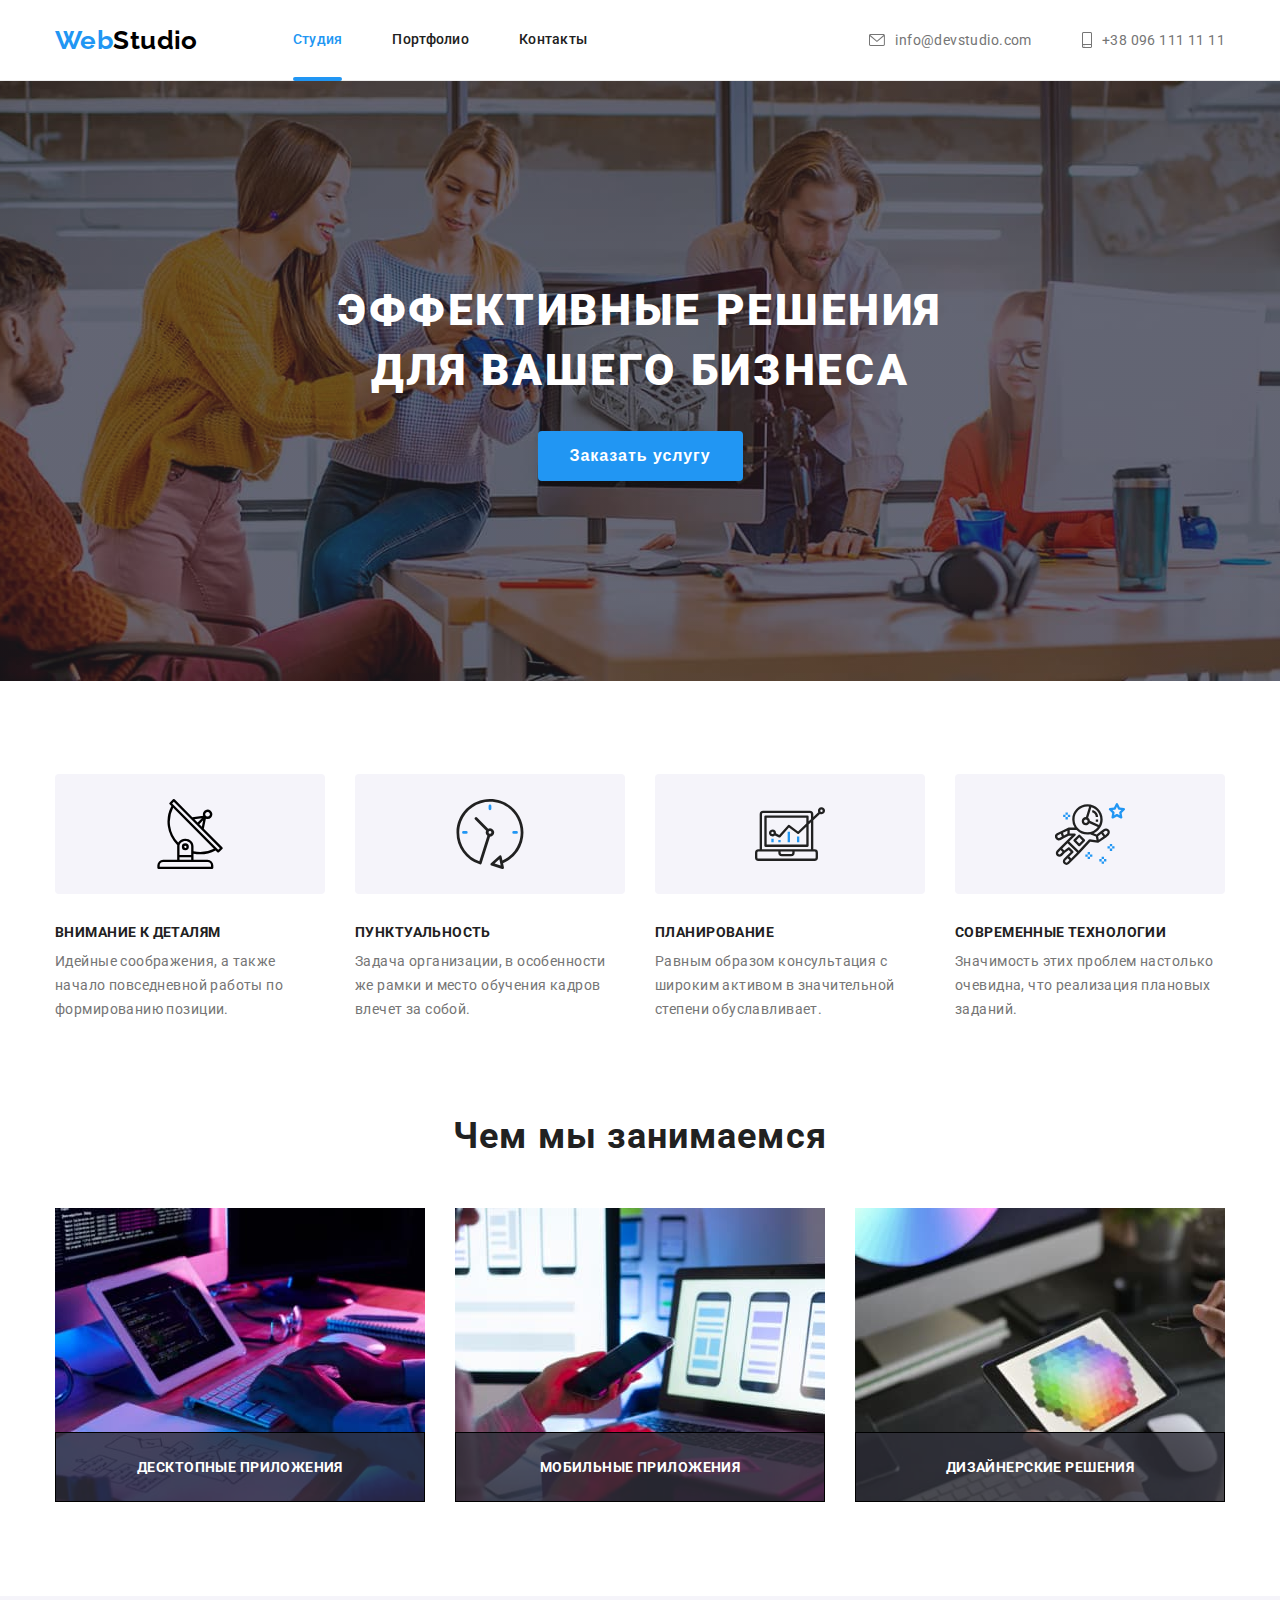
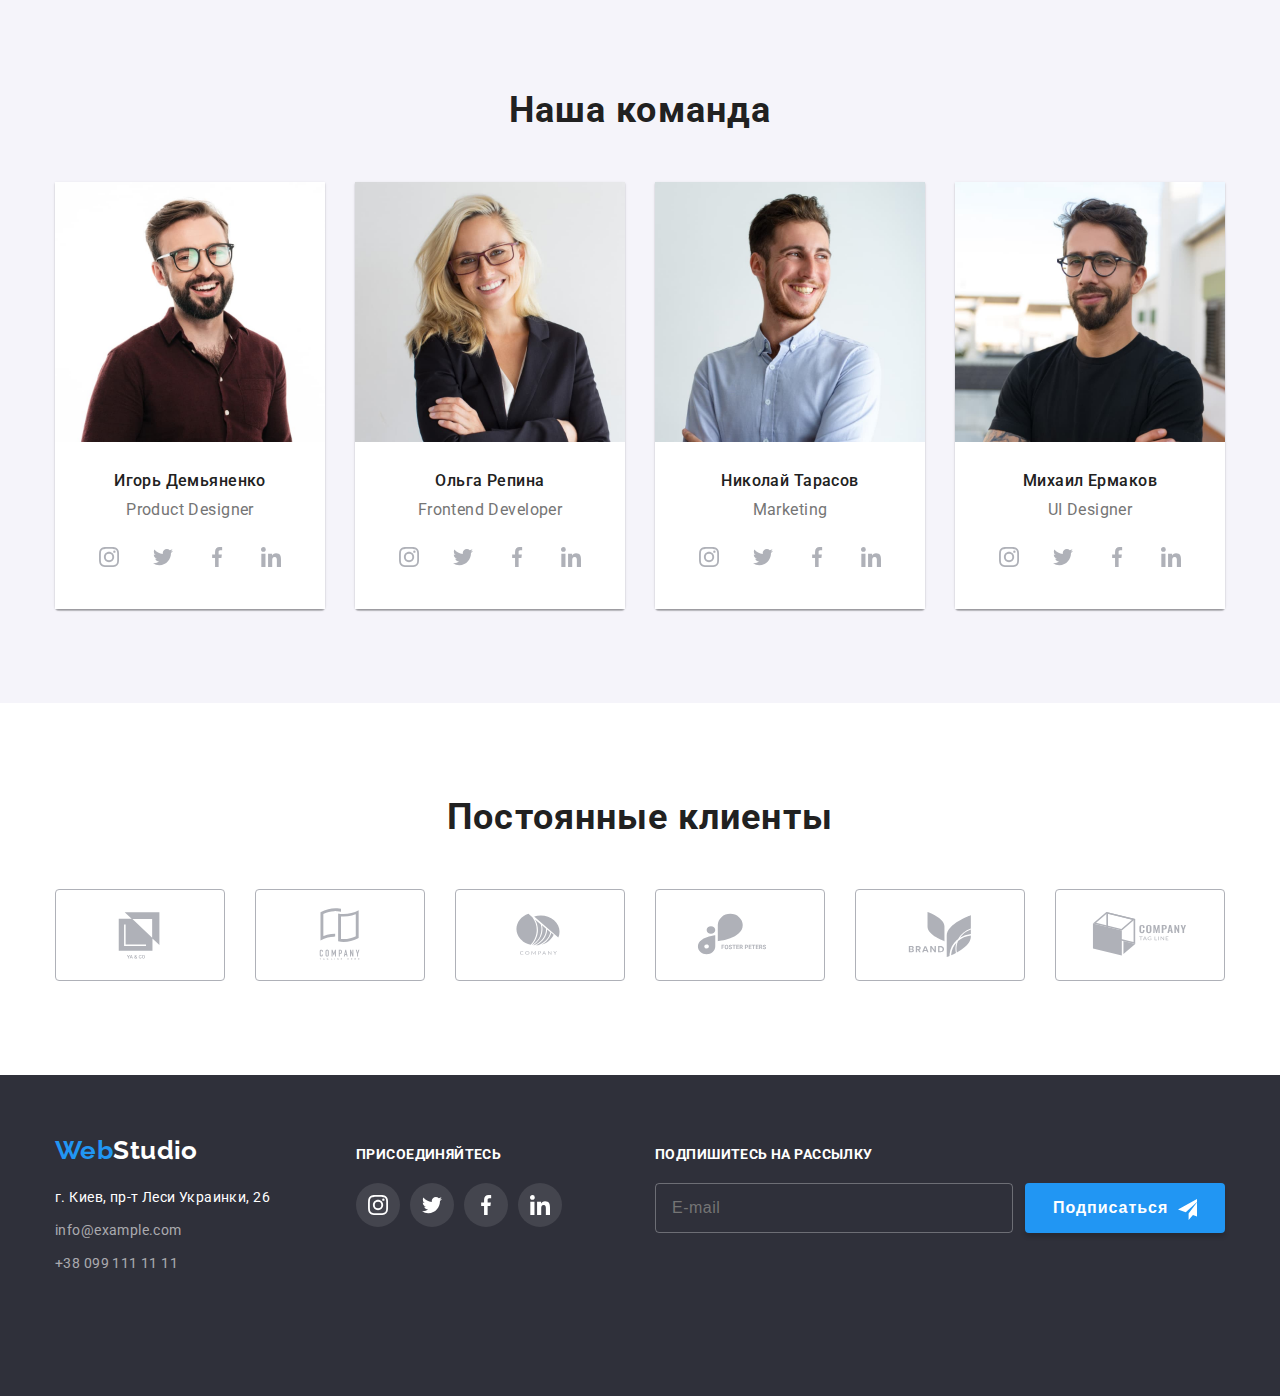
==== index.html @ 33a48006 "clone files" ====
<!DOCTYPE html>
<html lang="ru">
  <head>
    <meta charset="UTF-8" />
    <meta http-equiv="X-UA-Compatible" content="IE=edge" />
    <meta name="viewport" content="width=device-width, initial-scale=1.0" />
    <title>Document</title>
    <link rel="preconnect" href="https://fonts.googleapis.com" />
    <link rel="preconnect" href="https://fonts.gstatic.com" crossorigin />
    <link
      href="https://fonts.googleapis.com/css2?family=Raleway:wght@700&family=Roboto:wght@400;500;700;900&display=swap"
      rel="stylesheet"
    />
    <link
      rel="stylesheet"
      href="https://cdnjs.cloudflare.com/ajax/libs/modern-normalize/1.1.0/modern-normalize.min.css"
      integrity="sha512-wpPYUAdjBVSE4KJnH1VR1HeZfpl1ub8YT/NKx4PuQ5NmX2tKuGu6U/JRp5y+Y8XG2tV+wKQpNHVUX03MfMFn9Q=="
      crossorigin="anonymous"
      referrerpolicy="no-referrer"
    />
    <link rel="stylesheet" href="./css/styles.css" />
    <link rel="stylesheet" href="./css/reset.css" />
  </head>
  <body>
    <!--шапка-->
    <header class="page-header">
      <div class="container header">
        <nav class="nav">
          <a href="" class="logo"><span class="accent">Web</span>Studio</a>
          <ul class="nav-list">
            <li class="item">
              <a href="" class="link current">Студия</a>
            </li>
            <li class="item">
              <a href="./portfolio.html" class="link">Портфолио</a>
            </li>
            <li class="item">
              <a href="" class="link">Контакты</a>
            </li>
          </ul>
        </nav>
        <ul class="auth-list">
          <li class="auth-item">
            <a href="mailto:info@devstudio.com" class="auth-link">
              <svg class="auth-icon" width="16" height="12">
                <use href="./images/icons.svg#icon-envelope"></use>
              </svg>
              info@devstudio.com</a
            >
          </li>
          <li class="auth-item">
            <a href="tel:+380961111111" class="auth-link">
              <svg class="auth-icon" width="10" height="16">
                <use href="./images/icons.svg#icon-smartphone"></use>
              </svg>
              +38 096 111 11 11</a
            >
          </li>
        </ul>
      </div>
    </header>

    <main>
      <!--герой-->
      <section class="hero overlay">
        <h1 class="hero-title">Эффективные решения для вашего бизнеса</h1>
        <button data-modal-open type="button" class="hero-button">
          Заказать услугу
        </button>
        <div data-modal class="backdrop is-hidden">
          <div class="modal">
            <div class="modal-content">
              <button data-modal-close class="modal-btn">
                <svg class="modal-icon-close">
                  <use href="./images/icons.svg#icon-close-black"></use>
                </svg>
              </button>
              <p class="modal-title">Оставьте свои данные, мы вам перезвоним</p>
              <form name="modal-form">
                <div class="form-field">
                  <label for="username" class="form-label">Имя </label>
                  <input
                    type="text"
                    id="username"
                    name="username"
                    class="form-input"
                  />
                  <svg class="form-icons">
                    <use
                      href="./images/icons.svg#icon-person-form"
                      width="18"
                      height="18"
                    ></use>
                  </svg>
                </div>
                <div class="form-field">
                  <label for="tel" class="form-label">Телефон </label>
                  <input
                    type="tel"
                    id="tel"
                    name="phone-number"
                    class="form-input"
                  />
                  <svg class="form-icons">
                    <use
                      href="./images/icons.svg#icon-phone-form"
                      width="18"
                      height="18"
                    ></use>
                  </svg>
                </div>
                <div class="form-field">
                  <label for="mail" class="form-label">Почта </label>
                  <input
                    type="email"
                    id="mail"
                    name="email"
                    class="form-input"
                  />
                  <svg class="form-icons">
                    <use
                      href="./images/icons.svg#icon-email-form"
                      width="18"
                      height="18"
                    ></use>
                  </svg>
                </div>
                <div class="form-field-comments">
                  <label for="comments" class="form-comments"
                    >Комментарий</label
                  >
                  <textarea
                    class="form-textarea"
                    name="comments"
                    id="comments"
                    placeholder="Введите текст"
                  ></textarea>
                </div>

                <div class="form-checkbox">
                  <label class="form-checkbox-label">
                    <input
                      class="form-checkbox-input"
                      type="checkbox"
                      name="license-agreement"
                    />
                    <span class="icon-check-svg">
                      <svg class="checkbox-svg" width="16" height="15">
                        <use href="./images/icons.svg#icon-check"></use>
                      </svg>
                    </span>

                    Соглашаюсь с рассылкой и принимаю

                    <span class="checkbox-text"> Условия договора</span>
                  </label>
                </div>

                <button type="submit" class="form-btn">Отправить</button>
              </form>
            </div>
          </div>
        </div>
      </section>

      <!--особенности-->
      <section class="section">
        <div class="container">
          <h2 class="hidden-title">Особенности</h2>
          <ul class="features-list">
            <li class="item">
              <div class="features-icon">
                <svg width="70" height="70">
                  <use href="./images/icons.svg#icon-antenna"></use>
                </svg>
              </div>
              <h3 class="title">Внимание к деталям</h3>
              <p class="text">
                Идейные соображения, а также <br />
                начало повседневной работы по <br />
                формированию позиции.
              </p>
            </li>
            <li class="item">
              <div class="features-icon">
                <svg width="70" height="70">
                  <use href="./images/icons.svg#icon-clock"></use>
                </svg>
              </div>
              <h3 class="title">Пунктуальность</h3>
              <p class="text">
                Задача организации, в особенности <br />
                же рамки и место обучения кадров <br />
                влечет за собой.
              </p>
            </li>
            <li class="item">
              <div class="features-icon">
                <svg width="70" height="70">
                  <use href="./images/icons.svg#icon-diagram"></use>
                </svg>
              </div>
              <h3 class="title">Планирование</h3>
              <p class="text">
                Равным образом консультация с <br />
                широким активом в значительной <br />
                степени обуславливает.
              </p>
            </li>
            <li class="item">
              <div class="features-icon">
                <svg width="70" height="70">
                  <use href="./images/icons.svg#icon-astronaut"></use>
                </svg>
              </div>
              <h3 class="title">Современные технологии</h3>
              <p class="text">
                Значимость этих проблем настолько <br />
                очевидна, что реализация плановых <br />
                заданий.
              </p>
            </li>
          </ul>
        </div>
      </section>

      <!--Чем мы занимаемся-->
      <section class="section work">
        <div class="container">
          <h2 class="work-title">Чем мы занимаемся</h2>
          <ul class="work-list">
            <li class="work-item">
              <img
                src="./images/box1.jpg"
                alt="пишет код"
                width="370"
                height="294"
              />
              <div class="work-label">десктопные приложения</div>
            </li>
            <li class="work-item">
              <img
                src="./images/box2.jpg"
                alt="дизайн интерфейса мобильного приложения"
                width="370"
                height="294"
              />
              <div class="work-label">мобильные приложения</div>
            </li>
            <li class="work-item">
              <img
                src="./images/box3.jpg"
                alt="подборка цвета для дизайна"
                width="370"
                height="294"
              />
              <div class="work-label">дизайнерские решения</div>
            </li>
          </ul>
        </div>
      </section>

      <!--Наша команда-->
      <section class="section team">
        <div class="container">
          <h2 class="team-title">Наша команда</h2>
          <ul class="team-card">
            <li class="team-item">
              <img
                src="./images/img1.jpg"
                alt="фото Игорь Демьяненко"
                width="270"
                height="260"
              />
              <div class="content">
                <h3 class="name">Игорь Демьяненко</h3>
                <p lang="en" class="position">Product Designer</p>
                <ul class="team-social">
                  <li class="team-social-item">
                    <a href="" class="team-link">
                      <svg class="team-icon" width="20" height="20">
                        <use href="./images/icons.svg#icon-instagram"></use>
                      </svg>
                    </a>
                  </li>
                  <li class="team-social-item">
                    <a href="" class="team-link">
                      <svg class="team-icon" width="20" height="20">
                        <use href="./images/icons.svg#icon-twitter"></use>
                      </svg>
                    </a>
                  </li>
                  <li class="team-social-item">
                    <a href="" class="team-link">
                      <svg class="team-icon" width="20" height="20">
                        <use href="./images/icons.svg#icon-facebook"></use>
                      </svg>
                    </a>
                  </li>
                  <li class="team-social-item">
                    <a href="" class="team-link">
                      <svg class="team-icon" width="20" height="20">
                        <use href="./images/icons.svg#icon-linkedin"></use>
                      </svg>
                    </a>
                  </li>
                </ul>
              </div>
            </li>
            <li class="team-item">
              <img
                src="./images/img2.jpg"
                alt="фото Ольга Репина"
                width="270"
                height="260"
              />
              <div class="content">
                <h3 class="name">Ольга Репина</h3>
                <p lang="en" class="position">Frontend Developer</p>
                <ul class="team-social">
                  <li class="team-social-item">
                    <a href="" class="team-link">
                      <svg class="team-icon" width="20" height="20">
                        <use href="./images/icons.svg#icon-instagram"></use>
                      </svg>
                    </a>
                  </li>
                  <li class="team-social-item">
                    <a href="" class="team-link">
                      <svg class="team-icon" width="20" height="20">
                        <use href="./images/icons.svg#icon-twitter"></use>
                      </svg>
                    </a>
                  </li>
                  <li class="team-social-item">
                    <a href="" class="team-link">
                      <svg class="team-icon" width="20" height="20">
                        <use href="./images/icons.svg#icon-facebook"></use>
                      </svg>
                    </a>
                  </li>
                  <li class="team-social-item">
                    <a href="" class="team-link">
                      <svg class="team-icon" width="20" height="20">
                        <use href="./images/icons.svg#icon-linkedin"></use>
                      </svg>
                    </a>
                  </li>
                </ul>
              </div>
            </li>
            <li class="team-item">
              <img
                src="./images/img3.jpg"
                alt="фото Николай Тарасов"
                width="270"
                height="260"
              />
              <div class="content">
                <h3 class="name">Николай Тарасов</h3>
                <p lang="en" class="position">Marketing</p>
                <ul class="team-social">
                  <li class="team-social-item">
                    <a href="" class="team-link">
                      <svg class="team-icon" width="20" height="20">
                        <use href="./images/icons.svg#icon-instagram"></use>
                      </svg>
                    </a>
                  </li>
                  <li class="team-social-item">
                    <a href="" class="team-link">
                      <svg class="team-icon" width="20" height="20">
                        <use href="./images/icons.svg#icon-twitter"></use>
                      </svg>
                    </a>
                  </li>
                  <li class="team-social-item">
                    <a href="" class="team-link">
                      <svg class="team-icon" width="20" height="20">
                        <use href="./images/icons.svg#icon-facebook"></use>
                      </svg>
                    </a>
                  </li>
                  <li class="team-social-item">
                    <a href="" class="team-link">
                      <svg class="team-icon" width="20" height="20">
                        <use href="./images/icons.svg#icon-linkedin"></use>
                      </svg>
                    </a>
                  </li>
                </ul>
              </div>
            </li>
            <li class="team-item">
              <img
                src="./images/img4.jpg"
                alt="фото Михаил Ермаков"
                width="270"
                height="260"
              />
              <div class="content">
                <h3 class="name">Михаил Ермаков</h3>
                <p lang="en" class="position">UI Designer</p>
                <ul class="team-social">
                  <li class="team-social-item">
                    <a href="" class="team-link">
                      <svg class="team-icon" width="20" height="20">
                        <use href="./images/icons.svg#icon-instagram"></use>
                      </svg>
                    </a>
                  </li>
                  <li class="team-social-item">
                    <a href="" class="team-link">
                      <svg class="team-icon" width="20" height="20">
                        <use href="./images/icons.svg#icon-twitter"></use>
                      </svg>
                    </a>
                  </li>
                  <li class="team-social-item">
                    <a href="" class="team-link">
                      <svg class="team-icon" width="20" height="20">
                        <use href="./images/icons.svg#icon-facebook"></use>
                      </svg>
                    </a>
                  </li>
                  <li class="team-social-item">
                    <a href="" class="team-link">
                      <svg class="team-icon" width="20" height="20">
                        <use href="./images/icons.svg#icon-linkedin"></use>
                      </svg>
                    </a>
                  </li>
                </ul>
              </div>
            </li>
          </ul>
        </div>
      </section>

      <!--Постоянные клиенты -->
      <section class="section clients">
        <div class="container">
          <h2 class="clients-title">Постоянные клиенты</h2>
          <ul class="clients-list">
            <li class="clients-item">
              <a class="clients-link" href="">
                <svg class="clients-icon" width="106" height="60">
                  <use href="images/icons.svg#icon-Logo-client1"></use>
                </svg>
              </a>
            </li>
            <li class="clients-item">
              <a class="clients-link" href="">
                <svg class="clients-icon" width="106" height="60">
                  <use href="./images/icons.svg#icon-Logo-client2"></use>
                </svg>
              </a>
            </li>
            <li class="clients-item">
              <a class="clients-link" href="">
                <svg class="clients-icon" width="106" height="60">
                  <use href="./images/icons.svg#icon-Logo-client3"></use>
                </svg>
              </a>
            </li>
            <li class="clients-item">
              <a class="clients-link" href="">
                <svg class="clients-icon" width="106" height="60">
                  <use href="./images/icons.svg#icon-Logo-client4"></use>
                </svg>
              </a>
            </li>
            <li class="clients-item">
              <a class="clients-link" href="">
                <svg class="clients-icon" width="106" height="60">
                  <use href="./images/icons.svg#icon-Logo-client5"></use>
                </svg>
              </a>
            </li>

            <li class="clients-item">
              <a class="clients-link" href="">
                <svg class="clients-icon" width="106" height="60">
                  <use href="./images/icons.svg#icon-Logo-client6"></use>
                </svg>
              </a>
            </li>
          </ul>
        </div>
      </section>
    </main>
    <footer class="footer">
      <div class="container box">
        <div class="footer-box-address">
          <a href="" class="footer-link"
            ><span class="accent">Web</span>Studio</a
          >
          <address>
            <ul class="footer-address">
              <li class="item">
                <a
                  href="https://goo.gl/maps/Y2mpPBSYpDZCKBSY6"
                  target="_blank"
                  rel="noopener noreferrer nofollow"
                  class="address"
                  >г. Киев, пр-т Леси Украинки, 26</a
                >
              </li>
              <li class="item">
                <a href="mailto:info@example.com" class="mail"
                  >info@example.com</a
                >
              </li>
              <li class="item">
                <a href="tel:+380991111111" class="phone">+38 099 111 11 11</a>
              </li>
            </ul>
          </address>
        </div>
        <div class="footer-box-cta">
          <p class="cta">присоединяйтесь</p>
          <ul class="cta-socials">
            <li class="cta-socials-item">
              <a href="" class="cta-socials-link">
                <svg class="cta-socials-icon" width="20" height="20">
                  <use href="./images/icons.svg#icon-instagram"></use>
                </svg>
              </a>
            </li>
            <li class="cta-socials-item">
              <a href="" class="cta-socials-link">
                <svg class="cta-socials-icon" width="20" height="20">
                  <use href="./images/icons.svg#icon-twitter"></use>
                </svg>
              </a>
            </li>
            <li class="cta-socials-item">
              <a href="" class="cta-socials-link">
                <svg class="cta-socials-icon" width="20" height="20">
                  <use href="./images/icons.svg#icon-facebook"></use>
                </svg>
              </a>
            </li>
            <li class="cta-socials-item">
              <a href="" class="cta-socials-link">
                <svg class="cta-socials-icon" width="20" height="20">
                  <use href="./images/icons.svg#icon-linkedin"></use>
                </svg>
              </a>
            </li>
          </ul>
        </div>
        <form name="signup-footer" class="form-footer">
          <div class="form-footer-field">
            <label class="form-footer-label" for="mail-footer"
              >Подпишитесь на рассылку</label
            >
            <input
              type="email"
              name="mail"
              id="mail-footer"
              placeholder="E-mail"
            />
          </div>

          <div class="form-footer-btn">
            <button type="submit" class="footer-btn">Подписаться</button>
          </div>
        </form>
      </div>
    </footer>
    <script src="./js/modal.js"></script>
  </body>
</html>
---- css/styles.css ----
:root {
  --primary-text-color: #212121;
  --secondary-text-color: #757575;
  --accent-color: #2196f3;
  --primary-white-color: #ffffff;
  --logo-black-color: #000000;
  --address-grey-color: #ffffff99;
  --footer-background-color: #2f303a;
  --secondary-background-color: #f5f4fa;
  --timing-function: 250ms cubic-bezier(0.4, 0, 0.2, 1);
}

html {
  box-sizing: border-box;
}
*,
*::before,
*::after {
  box-sizing: inherit;
}

body {
  margin: 0;
  color: var(--primary-text-color);
  background-color: var(--primary-white-color);
  font-family: Roboto, sans-serif;
  letter-spacing: 0.03em;
  font-size: 14px;
}
ul {
  list-style: none;
  padding-left: 0;
  margin-top: 0;
  margin-bottom: 0;
}
a {
  text-decoration: none;
}

h1,
h2,
h3,
h4,
h5,
h6,
p {
  margin: 0;
  padding: 0;
}
img {
  display: block;
  max-width: 100%;
  height: auto;
}

/*  header */

.page-header {
  border-bottom: 1px solid #ececec;
}

.container {
  width: 1200px;
  padding-left: 15px;
  padding-right: 15px;
  margin-left: auto;
  margin-right: auto;
}
.section {
  padding-top: 94px;
  padding-bottom: 94px;
}

.header {
  display: flex;
  align-items: center;
}

.nav {
  display: flex;
}
.logo {
  align-self: center;
  color: var(--logo-black-color);
  text-decoration: none;
  font-family: Raleway, sans-serif;
  font-weight: 700;
  font-size: 26px;
  line-height: 1.19;
}
.accent {
  color: var(--accent-color);
}

/*  nav list*/

.nav-list {
  display: flex;
  margin-left: 95px;
  position: relative;
}

.nav-list .item + .item {
  margin-left: 50px;
}

.nav-list .link,
.auth-list .link {
  transition: color var(--timing-function);

  display: block;
  padding-top: 32px;
  padding-bottom: 32px;

  color: var(--primary-text-color);
  text-decoration: none;
  font-weight: 500;
  line-height: 1.14;
  letter-spacing: 0.02em;
}
.nav-list .link:hover,
.nav-list .link:focus {
  color: var(--accent-color);
}
.nav-list .link.current {
  position: relative;
  color: var(--accent-color);
}
.nav-list .link.current::after {
  content: "";
  position: absolute;
  left: 0;
  bottom: -1px;
  display: block;

  width: 100%;
  height: 4px;
  background: #2196f3;
  border-radius: 2px;
}
/*  auth-list */

.auth-list {
  display: flex;
  margin-left: auto;
}
.auth-link {
  transition: color var(--timing-function);

  color: var(--secondary-text-color);
  display: flex;
  align-items: center;
}
.auth-item + .auth-item {
  margin-left: 50px;
}

.auth-link:hover,
.auth-link:focus {
  color: var(--accent-color);
}

.auth-icon {
  fill: currentColor;
  margin-right: 10px;
}

.auth-item {
  padding-top: 32px;
  padding-bottom: 32px;
}

/* ---------------------------hero --------------------------*/
.hero {
  background-color: var(--footer-background-color);
  text-align: center;
  padding-top: 200px;
  padding-bottom: 200px;
}
.hero-title {
  margin: 0 auto;
  margin-bottom: 30px;
  width: 696px;
  color: var(--primary-white-color);
  font-weight: 900;
  font-size: 44px;
  line-height: 1.36;

  letter-spacing: 0.06em;
  text-transform: uppercase;
}
.hero-button {
  transition: background-color var(--timing-function);

  display: inline-block;
  border: none;
  border-radius: 4px;
  padding: 10px 32px;
  box-shadow: 0px 4px 4px rgba(0, 0, 0, 0.15);

  color: var(--primary-white-color);
  background-color: var(--accent-color);
  font-weight: 700;
  font-size: 16px;
  line-height: 1.88;
  letter-spacing: 0.06em;
  cursor: pointer;
}

.hero-button:hover,
.hero-button:focus {
  background-color: #188ce8;
}

.backdrop {
  transition: opacity 250ms linear;
  z-index: 1;
  position: fixed;
  top: 0;
  left: 0;
  width: 100%;
  height: 100%;
  background-color: rgba(0, 0, 0, 0.2);
  opacity: 1;
  z-index: 1;
}

.backdrop.is-hidden {
  visibility: hidden;
  opacity: 0;
  pointer-events: none;
}

.backdrop.is-hidden .modal {
  transform: translate(-50%, -50%) scaleX(0.5);
}

.modal {
  position: absolute;
  top: 50%;
  left: 50%;
  transform: translate(-50%, -50%) scaleX(1);
  transition: transform 250ms cubic-bezier(0.175, 0.885, 0.32, 1.275);
  min-height: 581px;
  min-width: 528px;
  background: #ffffff;
  box-shadow: 0px 1px 3px rgba(0, 0, 0, 0.12), 0px 1px 1px rgba(0, 0, 0, 0.14),
    0px 2px 1px rgba(0, 0, 0, 0.2);
  border-radius: 4px;
}

.modal-btn {
  transition: fill var(--timing-function);
  position: absolute;
  right: 9px;
  top: 13px;
  padding: 0;
  display: flex;
  justify-content: center;
  align-items: center;
  cursor: pointer;
  width: 30px;
  height: 30px;
  background: #ffffff;
  border-radius: 50%;
  border: 1px solid rgba(0, 0, 0, 0.1);
}

.modal-btn:hover,
.modal-btn:focus {
  fill: #2196f3;
  outline: none;
}

.modal-title {
  font-weight: 700;
  font-size: 20px;
  line-height: 1.15;
  text-align: center;
  letter-spacing: 0.03em;
  color: #212121;

  margin-bottom: 12px;
}
.modal-icon-close {
  width: 18px;
  height: 18px;
}

.modal-content {
  padding: 40px 39px 40px 41px;
}
.form-field {
  position: relative;
  display: flex;
  flex-direction: column;
  margin-bottom: 10px;
  padding: 0;
  height: 58px;
}
.form-input {
  transition: border var(--timing-function);

  border: 1px solid rgba(33, 33, 33, 0.2);
  border-radius: 4px;
  height: 40px;

  margin: 0;
  padding: 12px 42px;
  font: inherit;
}

.form-input:focus {
  border: 1px solid #2196f3;
  border-radius: 4px;
  outline: none;
  cursor: pointer;
}

.form-input:focus + .form-icons {
  fill: #2196f3;
}

.form-label,
.form-comments {
  margin-right: auto;
  margin-bottom: 4px;

  font-size: 12px;
  line-height: 1.16;
  letter-spacing: 0.01em;
  color: #757575;
}

.form-icons {
  transition: fill var(--timing-function);

  position: absolute;
  top: 45%;
  left: 12px;

  width: 18px;
  height: 18px;
}

.form-field-comments .form-textarea {
  height: 120px;
  resize: none;
  padding: 12px 16px;
  outline: none;

  border: 1px solid rgba(33, 33, 33, 0.2);
  border-radius: 4px;
}
.form-textarea::placeholder {
  font-family: "Roboto";
  font-style: normal;
  font-weight: 400;
  font-size: 14px;
  line-height: 16px;
  letter-spacing: 0.01em;
  color: rgba(117, 117, 117, 0.5);
}

.form-field-comments {
  position: relative;
  display: flex;
  flex-direction: column;
  margin-bottom: 10px;
  padding: 0;
  margin-bottom: 20px;
}

.form-checkbox input {
  width: 1px;
  height: 1px;
  overflow: hidden;
  opacity: 0;
  margin: -1px;
}

.form-checkbox-label {
  display: inline-flex;
  align-items: center;
  line-height: 1.71;
  color: #757575;
}
.form-checkbox-input:checked + .icon-check-svg {
  background-color: #2196f3;
  border: none;
}

.icon-check-svg {
  display: flex;
  align-items: center;

  width: 16px;
  height: 15px;
  margin-right: 7px;
  border: 2px solid #212121;
  border-radius: 2px;
}

.checkbox-svg {
  width: 100%;
  margin-top: 6px;
  margin-left: 2px;
}
.checkbox-text {
  margin-left: 5px;
  text-decoration: underline;
  color: #2196f3;
}
.form-btn {
  margin-top: 30px;
  display: inline-block;
  border: none;
  border-radius: 4px;
  padding: 10px 32px;
  box-shadow: 0px 4px 4px rgba(0, 0, 0, 0.15);
  width: 200px;
  height: 50px;

  color: var(--primary-white-color);
  background-color: var(--accent-color);
  font-weight: 700;
  font-size: 16px;
  line-height: 1.88;
  letter-spacing: 0.06em;
  cursor: pointer;
}

/* ------------------overlay -----------------*/
.overlay {
  max-width: 1600px;
  height: 600px;
  margin-left: auto;
  margin-right: auto;
  background-image: linear-gradient(
      to right,
      rgba(47, 48, 58, 0.4),
      rgba(47, 48, 58, 0.4)
    ),
    url(../images/overlay.jpg);
  background-size: cover;
  background-repeat: no-repeat;
  background-position: center;
}

/* ------------------------section features-------------------- */

.hidden-title {
  width: 1px;
  height: 1px;
  overflow: hidden;
  opacity: 0;
  margin: -1px;
}
.features-list .item + .item {
  margin-left: 30px;
}

.features-list {
  display: flex;
}

.features-list .item {
  flex-basis: calc(100% / 4);
}

.features-list .title {
  margin-bottom: 10px;

  font-size: 14px;
  font-weight: 700;
  line-height: 1.17;
  letter-spacing: 0.03em;
  text-align: left;
  text-transform: uppercase;
}
.features-list .text {
  color: var(--secondary-text-color);
  line-height: 1.71;
  font-size: 14px;
}

.features-icon {
  height: 120px;
  width: 270px;
  background-color: var(--secondary-background-color);
  margin-bottom: 30px;
  border-radius: 4px;

  display: flex;
  justify-content: center;
  align-items: center;
}

/* ------------------------section work----------------------- */

.work {
  padding-top: 0;
}
.work-item {
  position: relative;
}
.work-label {
  position: absolute;
  bottom: 0;
  left: 0;
  width: 100%;
  height: 70px;
  background: rgba(47, 48, 58, 0.8);
  border: 1px solid #000000;

  font-size: 14px;
  font-weight: 700;
  line-height: 1.14;
  text-align: center;
  text-transform: uppercase;
  color: #ffffff;
  padding: 27px;
}

.work-list {
  display: flex;
}
.work-item + .work-item {
  margin-left: 30px;
}

.work-title,
.team-title,
.clients-title {
  margin-bottom: 50px;
  font-size: 36px;
  line-height: 1.16;
  text-align: center;
  letter-spacing: 0.03em;
}
/* ----------------------section team ---------------------------*/
.team {
  background-color: var(--secondary-background-color);
}
.content {
  padding: 30px 32px;
  background-color: var(--primary-white-color);
}
.team-item {
  box-shadow: 0px 1px 3px rgba(0, 0, 0, 0.12), 0px 1px 1px rgba(0, 0, 0, 0.14),
    0px 2px 1px rgba(0, 0, 0, 0.2);
  border-radius: 0px 0px 4px 4px;
}
.team-card {
  display: inline-flex;
}
.team-card .team-item + .team-item {
  margin-left: 30px;
}

.team-card .position {
  color: var(--secondary-text-color);

  font-size: 16px;
  line-height: 1.18;
  text-align: center;
}

.team-card .name {
  margin-bottom: 10px;
  font-weight: 500;
  font-size: 16px;
  line-height: 1.18;
  text-align: center;
}

.team-social {
  display: flex;
  margin-top: 16px;
  width: 206px;
  height: 44px;
}
.team-social-item:not(:first-child) {
  margin-left: 10px;
}

.team-link {
  display: flex;
  width: 44px;
  height: 44px;
  border-radius: 50%;
  justify-content: center;
  align-items: center;
  color: #afb1b8;
  transition: color var(--timing-function),
    background-color var(--timing-function);
}

.team-link:hover,
.team-link:focus {
  background-color: var(--accent-color);
  color: var(--primary-white-color);
}
.team-icon {
  fill: currentColor;
}

/* -------------------------clients--------------------- */
.clients-list {
  display: flex;
  justify-content: center;
  align-items: center;
}

.clients-item {
  cursor: pointer;
  width: 170px;
  height: 92px;
}
.clients-link {
  transition: color var(--timing-function), border-color var(--timing-function);

  display: inline-flex;
  justify-content: center;
  align-items: center;
  width: 170px;
  height: 92px;
  color: #afb1b8;
  border: 1px solid #afb1b8;
  border-radius: 4px;
}

.clients-icon {
  fill: currentColor;
}

.clients-link:hover,
.clients-link:focus {
  color: var(--accent-color);
  border-color: var(--accent-color);
}

.clients-item:not(:last-child) {
  margin-right: 30px;
}

/* ---------------------------footer ----------------------*/
.footer {
  background-color: var(--footer-background-color);
  padding-top: 60px;
  padding-bottom: 60px;
}

.footer-link {
  color: var(--primary-white-color);
  text-decoration: none;
  font-family: Raleway, sans-serif;
  font-weight: 700;
  font-size: 26px;
  line-height: 1.19;
  margin-top: 60px;
}

.box {
  display: flex;
  align-items: baseline;
}
.footer-box-address {
  margin-right: 70px;
}

.footer-address .item:not(:last-child) {
  margin-bottom: 9px;
}
.footer-address {
  margin-top: 20px;
  font-style: normal;
  margin-bottom: 60px;
  width: 231px;
}

.footer-address .address:hover,
.footer-address .address:focus {
  color: var(--accent-color);
}
.footer-address .mail:hover,
.footer-address .mail:focus {
  color: var(--accent-color);
}
.footer-address .phone:hover,
.footer-address .phone:focus {
  color: var(--accent-color);
}

.address {
  transition: color var(--timing-function);

  color: var(--primary-white-color);
  line-height: 1.71;
}
.mail,
.phone {
  transition: color var(--timing-function);

  color: var(--address-grey-color);
  line-height: 1.71;
}

.cta {
  font-weight: 700;
  line-height: 1.14;
  text-transform: uppercase;
  color: var(--primary-white-color);
}

.cta-socials {
  display: flex;
  margin-top: 20px;
}
.cta-socials-item:not(:last-child) {
  margin-right: 10px;
}

.cta-socials-link {
  transition: background-color var(--timing-function);

  display: flex;
  width: 44px;
  height: 44px;
  border-radius: 50%;
  justify-content: center;
  align-items: center;
  background-color: #ffffff1a;
  color: var(--primary-white-color);
}
.cta-socials-icon {
  fill: currentColor;
}
.cta-socials-link:hover,
.cta-socials-link:focus {
  background-color: var(--accent-color);
}

.form-footer {
  display: flex;
  align-items: flex-end;
  margin-left: 93px;
}

.form-footer-field {
  display: flex;
  flex-direction: column;
}
.form-footer-label {
  font-weight: 700;
  line-height: 1.14;
  letter-spacing: 0.03em;
  text-transform: uppercase;
  color: #ffffff;
  margin-bottom: 20px;
}

.form-footer-field input {
  outline: none;
  margin-right: 12px;
  width: 358px;
  height: 50px;
  padding: 15px 16px;
  background: transparent;
  border: 1px solid rgba(255, 255, 255, 0.3);
  border-radius: 4px;

  font-size: 16px;
  line-height: 1.25;
  letter-spacing: 0.03em;
  color: rgba(255, 255, 255, 0.6);
}

.footer-btn {
  width: 200px;
  height: 50px;
  padding: 10px 28px;
  background: #2196f3;
  box-shadow: 0px 4px 4px rgba(0, 0, 0, 0.15);
  border-radius: 4px;
  border: none;

  font-weight: 700;
  font-size: 16px;
  line-height: 1.88;
  display: flex;
  align-items: center;
  letter-spacing: 0.06em;
  color: #ffffff;
}

.footer-btn::after {
  content: "";
  background-image: url("data:image/svg+xml;charset=UTF-8,%3csvg width='24' height='24' fill='none' xmlns='http://www.w3.org/2000/svg'%3e%3cpath d='M24 0 0 13.5l7.67 2.84L19.5 5.25l-8.998 12.14.007.002-.009-.002V24l4.301-5.018L20.251 21 24 0Z' fill='%23fff'/%3e%3c/svg%3e");
  width: 24px;
  height: 24px;
  margin-left: 10px;
}

/* ----------------------------portfolio-------------------------- */
.portfolio-title {
  display: none;
}

.portfolio-buttons {
  display: flex;
  justify-content: center;
  margin-bottom: 50px;
}

.portfolio-buttons .item + .item {
  margin-left: 8px;
}

.portfolio-buttons .button {
  transition: color var(--timing-function),
    background-color var(--timing-function), box-shadow var(--timing-function);

  border: 0px;
  border-radius: 4px;
  padding: 6px 22px;

  color: var(--primary-text-color);
  background-color: var(--secondary-background-color);
  cursor: pointer;
  font-weight: 500;
  font-size: 16px;
  line-height: 1.62;
  text-align: center;
}

.button:hover,
.button:focus {
  color: var(--primary-white-color);
  background-color: var(--accent-color);

  box-shadow: 0px 3px 1px rgba(0, 0, 0, 0.1), 0px 1px 2px rgba(0, 0, 0, 0.08),
    0px 2px 2px rgba(0, 0, 0, 0.12);
  border-radius: 4px;
}

.portfolio-card {
  display: flex;
  flex-wrap: wrap;
  margin-left: -30px;
  margin-top: -30px;
}

.portfolio-card-item {
  flex-basis: calc((100% - 90px) / 3);
  margin-left: 30px;
  margin-top: 30px;
}

.portfolio-card-link:hover,
.portfolio-card-link:focus {
  box-shadow: 0px 4px 4px rgba(0, 0, 0, 0.25);
}
.portfolio-card-link {
  display: block;
  transition: box-shadow var(--timing-function);
}

.card-content {
  padding: 20px 24px;
  border-bottom: 1px solid #eeeeee;
  border-left: 1px solid #eeeeee;
  border-right: 1px solid #eeeeee;
  box-sizing: border-box;
}

.portfolio-card .title {
  color: var(--primary-text-color);
  font-weight: 700;
  font-size: 18px;
  line-height: 2;
  letter-spacing: 0.06em;
}

.portfolio-card .text {
  margin-top: 4px;
  color: var(--secondary-text-color);
  font-size: 16px;
  line-height: 1.87;
}

.portfolio-card-photo {
  position: relative;
  overflow: hidden;
}
.portfolio-overlay {
  padding: 63px 24px;
  position: absolute;
  top: 0;
  left: 0;
  width: 100%;
  height: 100%;
  background-color: rgba(33, 150, 243, 0.9);

  transform: translateY(101%);
  transition: transform var(--timing-function);
}
.portfolio-card-link:hover .portfolio-overlay,
.portfolio-card-link:focus .portfolio-overlay {
  transform: translateX(0);
}

.portfolio-overlay p {
  font-size: 18px;
  line-height: 1.56;
  letter-spacing: 0.03em;
  color: var(--primary-white-color);
}
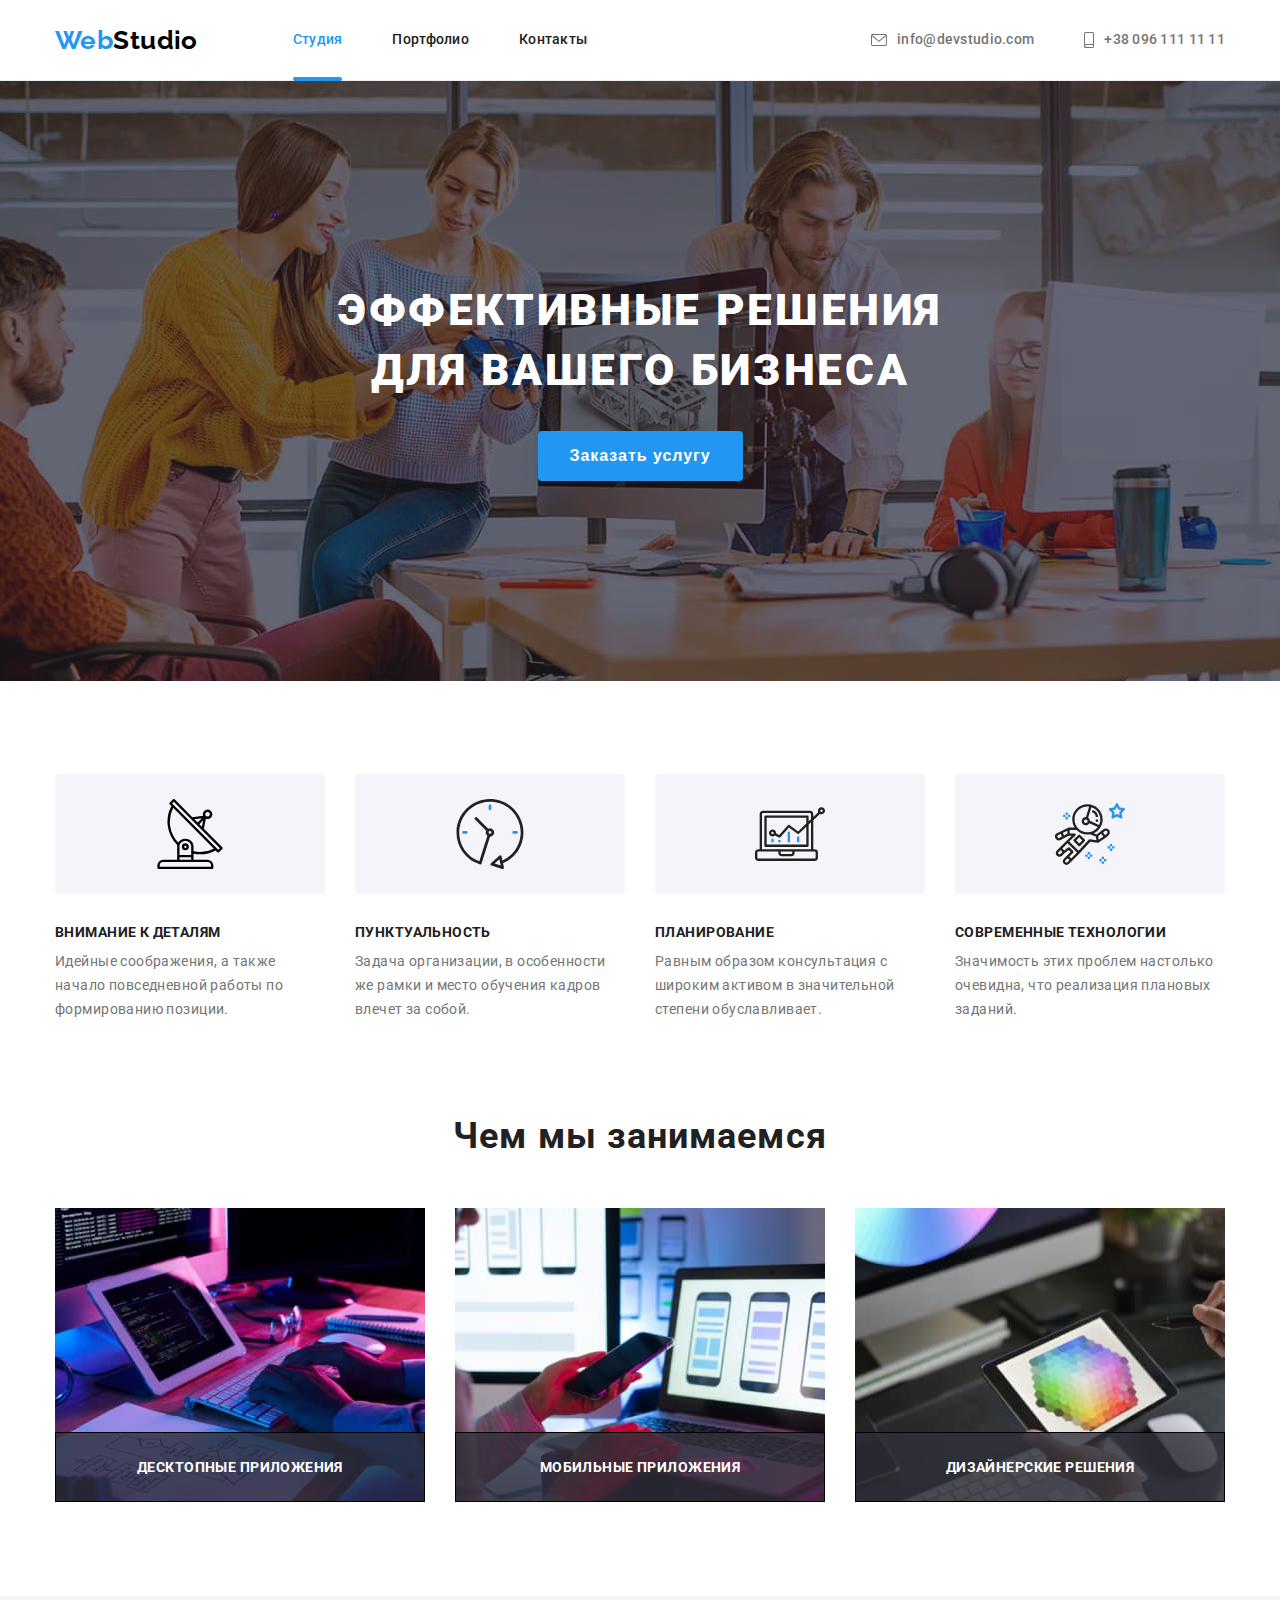
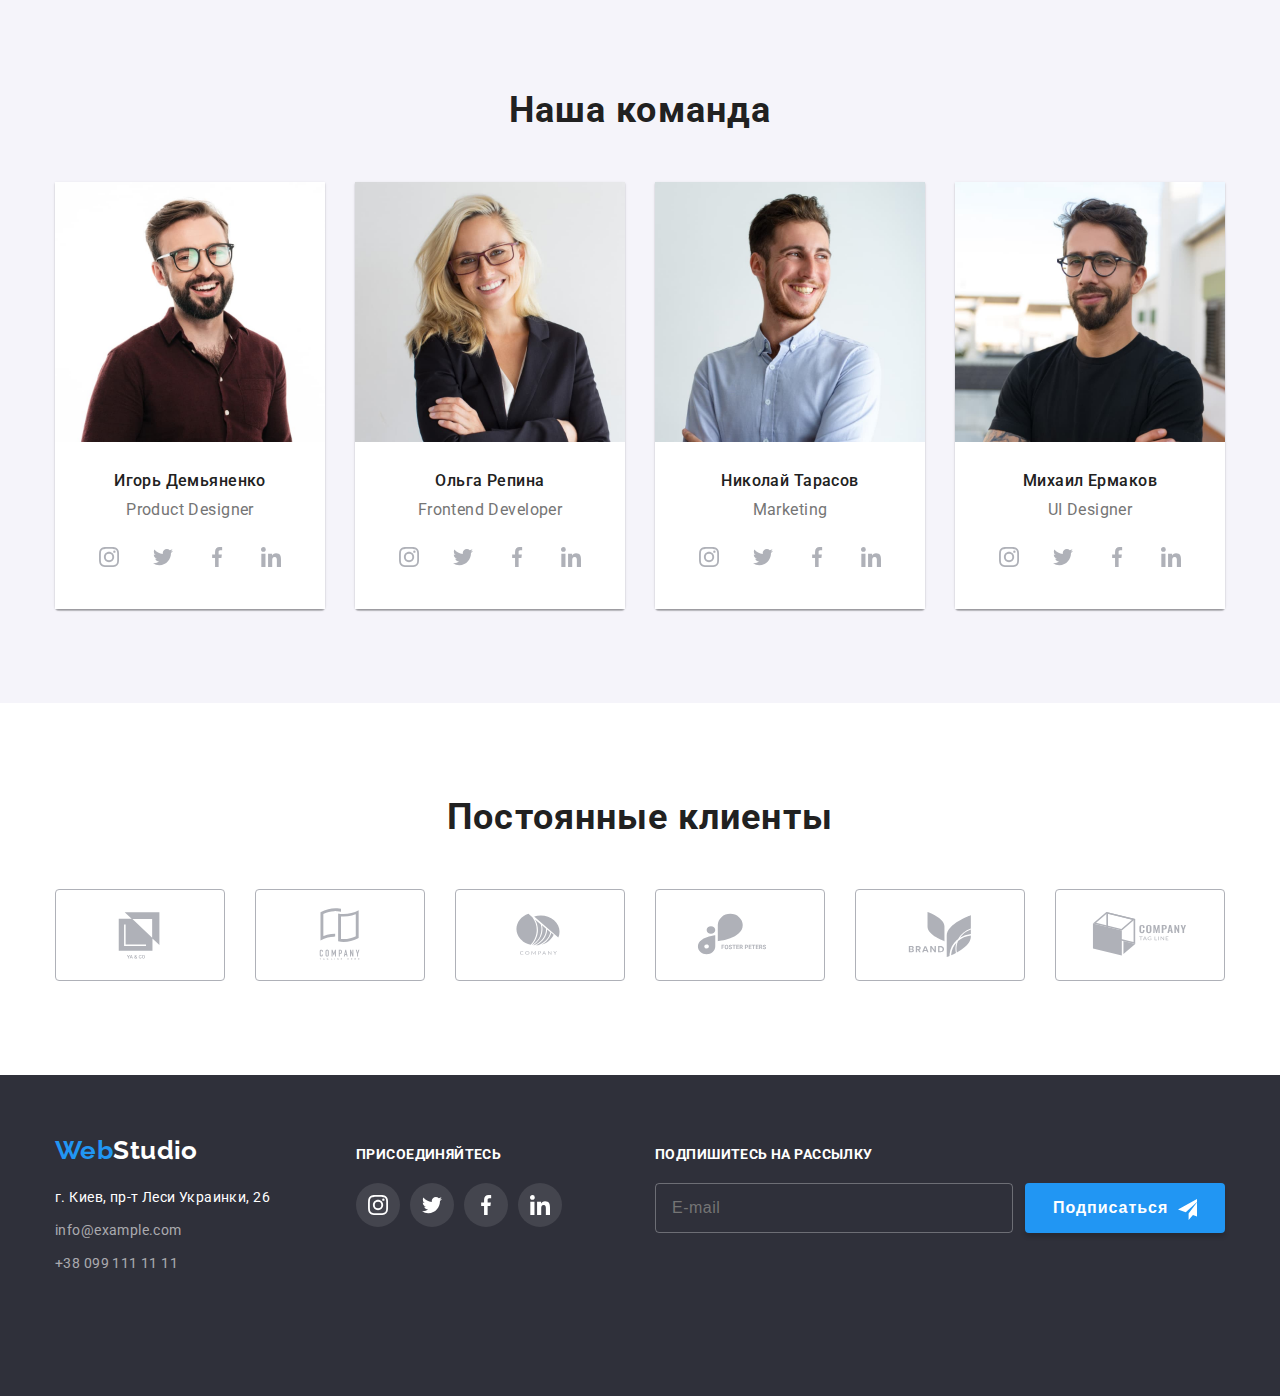
==== commit 4494479d: "add settings.json and sass" ====
--- a/index.html
+++ b/index.html
@@ -26,31 +26,31 @@
     <header class="page-header">
       <div class="container header">
         <nav class="nav">
-          <a href="" class="logo"><span class="accent">Web</span>Studio</a>
-          <ul class="nav-list">
-            <li class="item">
-              <a href="" class="link current">Студия</a>
-            </li>
-            <li class="item">
-              <a href="./portfolio.html" class="link">Портфолио</a>
-            </li>
-            <li class="item">
-              <a href="" class="link">Контакты</a>
+          <a href="" class="logo"><span class="logo--color">Web</span>Studio</a>
+          <ul class="nav__list">
+            <li class="nav__item">
+              <a href="" class="nav__link nav__link--current">Студия</a>
+            </li>
+            <li class="nav__item">
+              <a href="./portfolio.html" class="nav__link">Портфолио</a>
+            </li>
+            <li class="nav__item">
+              <a href="" class="nav__link">Контакты</a>
             </li>
           </ul>
         </nav>
         <ul class="auth-list">
-          <li class="auth-item">
-            <a href="mailto:info@devstudio.com" class="auth-link">
-              <svg class="auth-icon" width="16" height="12">
+          <li class="auth-list__item">
+            <a href="mailto:info@devstudio.com" class="auth-list__link">
+              <svg class="auth-list__icon" width="16" height="12">
                 <use href="./images/icons.svg#icon-envelope"></use>
               </svg>
               info@devstudio.com</a
             >
           </li>
-          <li class="auth-item">
-            <a href="tel:+380961111111" class="auth-link">
-              <svg class="auth-icon" width="10" height="16">
+          <li class="auth-list__item">
+            <a href="tel:+380961111111" class="auth-list__link">
+              <svg class="auth-list__icon" width="10" height="16">
                 <use href="./images/icons.svg#icon-smartphone"></use>
               </svg>
               +38 096 111 11 11</a
@@ -492,8 +492,8 @@
     <footer class="footer">
       <div class="container box">
         <div class="footer-box-address">
-          <a href="" class="footer-link"
-            ><span class="accent">Web</span>Studio</a
+          <a href="" class="logo logo--inverse"
+            ><span class="logo--color">Web</span>Studio</a
           >
           <address>
             <ul class="footer-address">
--- a/css/styles.css
+++ b/css/styles.css
@@ -79,6 +79,7 @@
 .nav {
   display: flex;
 }
+
 .logo {
   align-self: center;
   color: var(--logo-black-color);
@@ -88,24 +89,24 @@
   font-size: 26px;
   line-height: 1.19;
 }
-.accent {
+.logo--color {
   color: var(--accent-color);
 }
 
 /*  nav list*/
 
-.nav-list {
+.nav__list {
   display: flex;
   margin-left: 95px;
   position: relative;
 }
 
-.nav-list .item + .item {
+.nav__item + .nav__item {
   margin-left: 50px;
 }
 
-.nav-list .link,
-.auth-list .link {
+.nav__link,
+.auth-list__link {
   transition: color var(--timing-function);
 
   display: block;
@@ -118,15 +119,15 @@
   line-height: 1.14;
   letter-spacing: 0.02em;
 }
-.nav-list .link:hover,
-.nav-list .link:focus {
+.nav__link:hover,
+.nav__link:focus {
   color: var(--accent-color);
 }
-.nav-list .link.current {
+.nav__link--current {
   position: relative;
   color: var(--accent-color);
 }
-.nav-list .link.current::after {
+.nav__link--current::after {
   content: "";
   position: absolute;
   left: 0;
@@ -144,30 +145,25 @@
   display: flex;
   margin-left: auto;
 }
-.auth-link {
+.auth-list__link {
   transition: color var(--timing-function);
 
   color: var(--secondary-text-color);
   display: flex;
   align-items: center;
 }
-.auth-item + .auth-item {
+.auth-list__item + .auth-list__item {
   margin-left: 50px;
 }
 
-.auth-link:hover,
-.auth-link:focus {
+.auth-list__link:hover,
+.auth-list__link:focus {
   color: var(--accent-color);
 }
 
-.auth-icon {
+.auth-list__icon {
   fill: currentColor;
   margin-right: 10px;
-}
-
-.auth-item {
-  padding-top: 32px;
-  padding-bottom: 32px;
 }
 
 /* ---------------------------hero --------------------------*/
@@ -651,14 +647,8 @@
   padding-bottom: 60px;
 }
 
-.footer-link {
+.logo--inverse {
   color: var(--primary-white-color);
-  text-decoration: none;
-  font-family: Raleway, sans-serif;
-  font-weight: 700;
-  font-size: 26px;
-  line-height: 1.19;
-  margin-top: 60px;
 }
 
 .box {
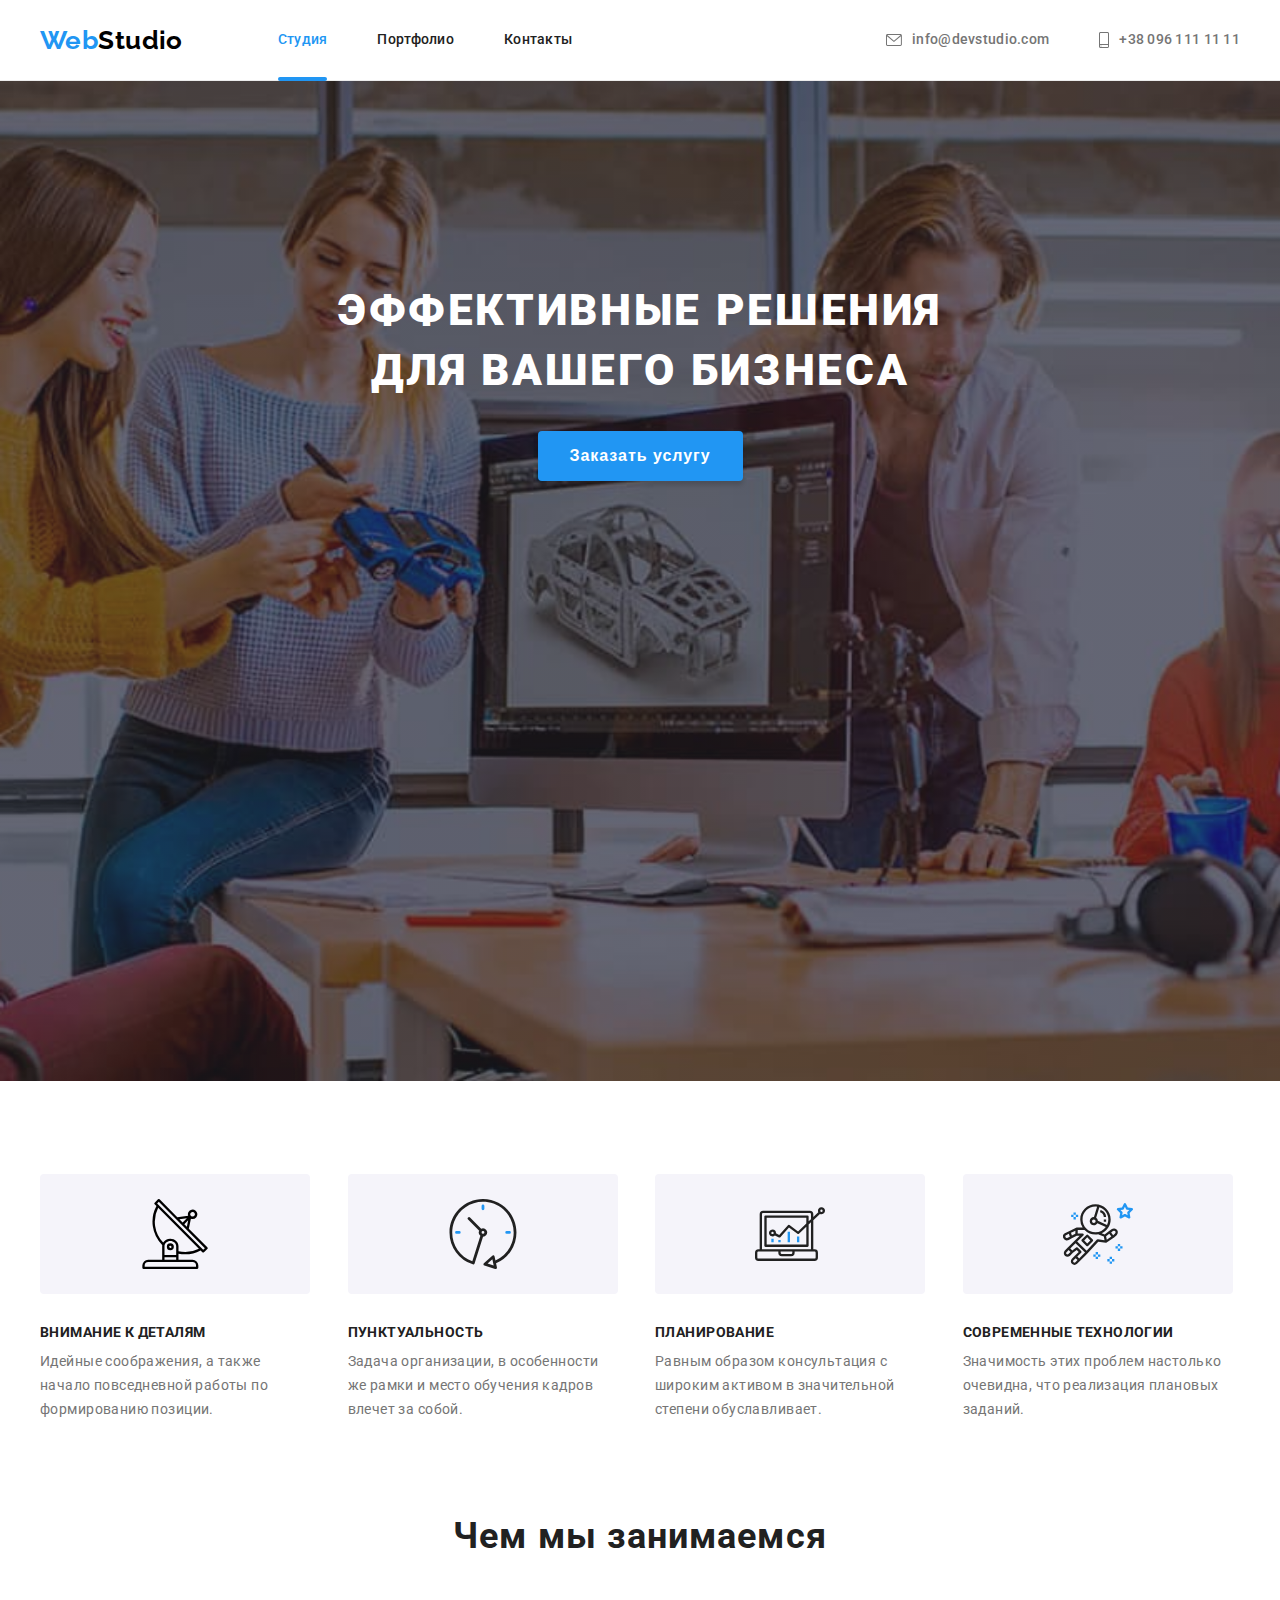
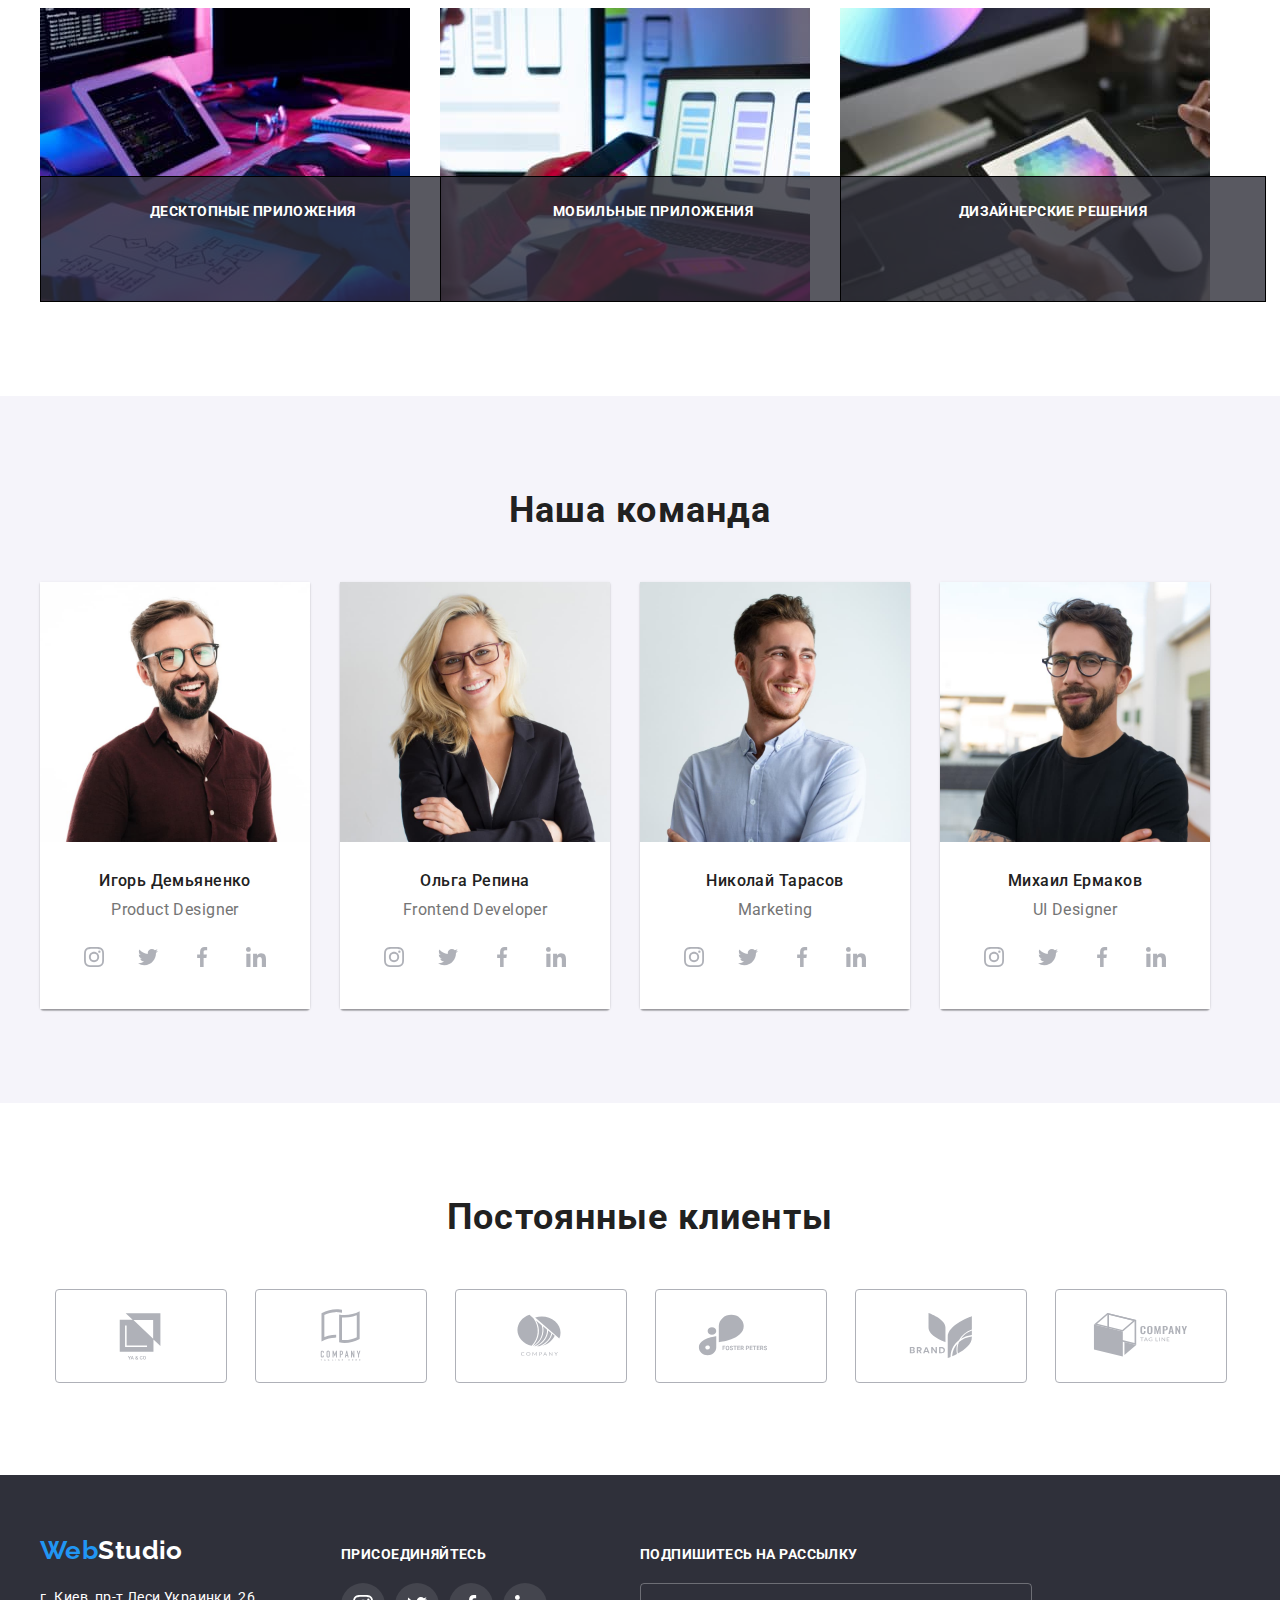
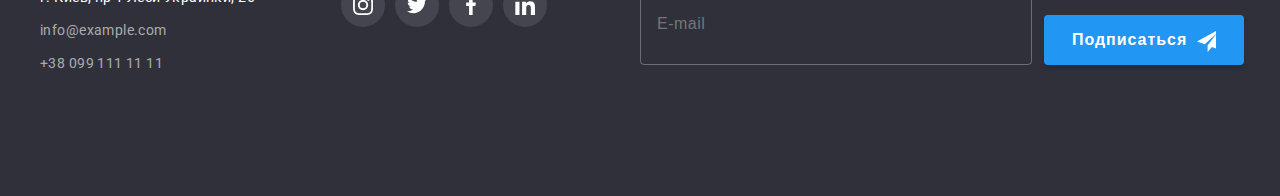
==== commit f580eae2: "add SASS" ====
--- a/index.html
+++ b/index.html
@@ -18,13 +18,12 @@
       crossorigin="anonymous"
       referrerpolicy="no-referrer"
     />
-    <link rel="stylesheet" href="./css/styles.css" />
-    <link rel="stylesheet" href="./css/reset.css" />
+    <link rel="stylesheet" href="./css/main.min.css" />
   </head>
   <body>
     <!--шапка-->
     <header class="page-header">
-      <div class="container header">
+      <div class="container page-header__header">
         <nav class="nav">
           <a href="" class="logo"><span class="logo--color">Web</span>Studio</a>
           <ul class="nav__list">
@@ -63,29 +62,31 @@
     <main>
       <!--герой-->
       <section class="hero overlay">
-        <h1 class="hero-title">Эффективные решения для вашего бизнеса</h1>
-        <button data-modal-open type="button" class="hero-button">
+        <h1 class="hero__title">Эффективные решения для вашего бизнеса</h1>
+        <button data-modal-open type="button" class="hero__button">
           Заказать услугу
         </button>
         <div data-modal class="backdrop is-hidden">
           <div class="modal">
-            <div class="modal-content">
-              <button data-modal-close class="modal-btn">
-                <svg class="modal-icon-close">
+            <div class="modal__content">
+              <button data-modal-close class="modal__btn">
+                <svg class="modal__icon">
                   <use href="./images/icons.svg#icon-close-black"></use>
                 </svg>
               </button>
-              <p class="modal-title">Оставьте свои данные, мы вам перезвоним</p>
-              <form name="modal-form">
-                <div class="form-field">
-                  <label for="username" class="form-label">Имя </label>
+              <p class="modal__title">
+                Оставьте свои данные, мы вам перезвоним
+              </p>
+              <form name="form">
+                <div class="form__field">
+                  <label for="username" class="form__label">Имя </label>
                   <input
                     type="text"
                     id="username"
                     name="username"
-                    class="form-input"
+                    class="form__input"
                   />
-                  <svg class="form-icons">
+                  <svg class="form__icons">
                     <use
                       href="./images/icons.svg#icon-person-form"
                       width="18"
@@ -93,15 +94,15 @@
                     ></use>
                   </svg>
                 </div>
-                <div class="form-field">
-                  <label for="tel" class="form-label">Телефон </label>
+                <div class="form__field">
+                  <label for="tel" class="form__label">Телефон </label>
                   <input
                     type="tel"
                     id="tel"
                     name="phone-number"
-                    class="form-input"
+                    class="form__input"
                   />
-                  <svg class="form-icons">
+                  <svg class="form__icons">
                     <use
                       href="./images/icons.svg#icon-phone-form"
                       width="18"
@@ -109,15 +110,15 @@
                     ></use>
                   </svg>
                 </div>
-                <div class="form-field">
-                  <label for="mail" class="form-label">Почта </label>
+                <div class="form__field">
+                  <label for="mail" class="form__label">Почта </label>
                   <input
                     type="email"
                     id="mail"
                     name="email"
-                    class="form-input"
+                    class="form__input"
                   />
-                  <svg class="form-icons">
+                  <svg class="form__icons">
                     <use
                       href="./images/icons.svg#icon-email-form"
                       width="18"
@@ -125,38 +126,38 @@
                     ></use>
                   </svg>
                 </div>
-                <div class="form-field-comments">
-                  <label for="comments" class="form-comments"
+                <div class="form__field-comments">
+                  <label for="comments" class="form__comments"
                     >Комментарий</label
                   >
                   <textarea
-                    class="form-textarea"
+                    class="form__textarea"
                     name="comments"
                     id="comments"
                     placeholder="Введите текст"
                   ></textarea>
                 </div>
 
-                <div class="form-checkbox">
-                  <label class="form-checkbox-label">
+                <div class="form__checkbox checkbox">
+                  <label class="checkbox__label">
                     <input
-                      class="form-checkbox-input"
+                      class="checkbox__input"
                       type="checkbox"
                       name="license-agreement"
                     />
-                    <span class="icon-check-svg">
-                      <svg class="checkbox-svg" width="16" height="15">
+                    <span class="checkbox__icon">
+                      <svg class="checkbox__svg" width="16" height="15">
                         <use href="./images/icons.svg#icon-check"></use>
                       </svg>
                     </span>
 
                     Соглашаюсь с рассылкой и принимаю
 
-                    <span class="checkbox-text"> Условия договора</span>
+                    <span class="checkbox__text"> Условия договора</span>
                   </label>
                 </div>
 
-                <button type="submit" class="form-btn">Отправить</button>
+                <button type="submit" class="form__btn">Отправить</button>
               </form>
             </div>
           </div>
@@ -167,54 +168,54 @@
       <section class="section">
         <div class="container">
           <h2 class="hidden-title">Особенности</h2>
-          <ul class="features-list">
-            <li class="item">
-              <div class="features-icon">
+          <ul class="features">
+            <li class="features__item">
+              <div class="features__icon">
                 <svg width="70" height="70">
                   <use href="./images/icons.svg#icon-antenna"></use>
                 </svg>
               </div>
-              <h3 class="title">Внимание к деталям</h3>
-              <p class="text">
+              <h3 class="features__title">Внимание к деталям</h3>
+              <p class="features__text">
                 Идейные соображения, а также <br />
                 начало повседневной работы по <br />
                 формированию позиции.
               </p>
             </li>
-            <li class="item">
-              <div class="features-icon">
+            <li class="features__item">
+              <div class="features__icon">
                 <svg width="70" height="70">
                   <use href="./images/icons.svg#icon-clock"></use>
                 </svg>
               </div>
-              <h3 class="title">Пунктуальность</h3>
-              <p class="text">
+              <h3 class="features__title">Пунктуальность</h3>
+              <p class="features__text">
                 Задача организации, в особенности <br />
                 же рамки и место обучения кадров <br />
                 влечет за собой.
               </p>
             </li>
-            <li class="item">
-              <div class="features-icon">
+            <li class="features__item">
+              <div class="features__icon">
                 <svg width="70" height="70">
                   <use href="./images/icons.svg#icon-diagram"></use>
                 </svg>
               </div>
-              <h3 class="title">Планирование</h3>
-              <p class="text">
+              <h3 class="features__title">Планирование</h3>
+              <p class="features__text">
                 Равным образом консультация с <br />
                 широким активом в значительной <br />
                 степени обуславливает.
               </p>
             </li>
-            <li class="item">
-              <div class="features-icon">
+            <li class="features__item">
+              <div class="features__icon">
                 <svg width="70" height="70">
                   <use href="./images/icons.svg#icon-astronaut"></use>
                 </svg>
               </div>
-              <h3 class="title">Современные технологии</h3>
-              <p class="text">
+              <h3 class="features__title">Современные технологии</h3>
+              <p class="features__text">
                 Значимость этих проблем настолько <br />
                 очевидна, что реализация плановых <br />
                 заданий.
@@ -227,34 +228,34 @@
       <!--Чем мы занимаемся-->
       <section class="section work">
         <div class="container">
-          <h2 class="work-title">Чем мы занимаемся</h2>
-          <ul class="work-list">
-            <li class="work-item">
+          <h2 class="work__title title">Чем мы занимаемся</h2>
+          <ul class="work__list">
+            <li class="work__item">
               <img
                 src="./images/box1.jpg"
                 alt="пишет код"
                 width="370"
                 height="294"
               />
-              <div class="work-label">десктопные приложения</div>
-            </li>
-            <li class="work-item">
+              <div class="work__label">десктопные приложения</div>
+            </li>
+            <li class="work__item">
               <img
                 src="./images/box2.jpg"
                 alt="дизайн интерфейса мобильного приложения"
                 width="370"
                 height="294"
               />
-              <div class="work-label">мобильные приложения</div>
-            </li>
-            <li class="work-item">
+              <div class="work__label">мобильные приложения</div>
+            </li>
+            <li class="work__item">
               <img
                 src="./images/box3.jpg"
                 alt="подборка цвета для дизайна"
                 width="370"
                 height="294"
               />
-              <div class="work-label">дизайнерские решения</div>
+              <div class="work__label">дизайнерские решения</div>
             </li>
           </ul>
         </div>
@@ -263,43 +264,43 @@
       <!--Наша команда-->
       <section class="section team">
         <div class="container">
-          <h2 class="team-title">Наша команда</h2>
-          <ul class="team-card">
-            <li class="team-item">
+          <h2 class="team__title title">Наша команда</h2>
+          <ul class="team__card-set card-set">
+            <li class="card-set__item">
               <img
                 src="./images/img1.jpg"
                 alt="фото Игорь Демьяненко"
                 width="270"
                 height="260"
               />
-              <div class="content">
-                <h3 class="name">Игорь Демьяненко</h3>
-                <p lang="en" class="position">Product Designer</p>
-                <ul class="team-social">
-                  <li class="team-social-item">
-                    <a href="" class="team-link">
-                      <svg class="team-icon" width="20" height="20">
+              <div class="card-set__content">
+                <h3 class="card-set__name">Игорь Демьяненко</h3>
+                <p lang="en" class="card-set__position">Product Designer</p>
+                <ul class="card-set__socials socials">
+                  <li class="socials__item">
+                    <a href="" class="socials__link">
+                      <svg class="socials__icon" width="20" height="20">
                         <use href="./images/icons.svg#icon-instagram"></use>
                       </svg>
                     </a>
                   </li>
-                  <li class="team-social-item">
-                    <a href="" class="team-link">
-                      <svg class="team-icon" width="20" height="20">
+                  <li class="socials__item">
+                    <a href="" class="socials__link">
+                      <svg class="socials__icon" width="20" height="20">
                         <use href="./images/icons.svg#icon-twitter"></use>
                       </svg>
                     </a>
                   </li>
-                  <li class="team-social-item">
-                    <a href="" class="team-link">
-                      <svg class="team-icon" width="20" height="20">
+                  <li class="socials__item">
+                    <a href="" class="socials__link">
+                      <svg class="socials__icon" width="20" height="20">
                         <use href="./images/icons.svg#icon-facebook"></use>
                       </svg>
                     </a>
                   </li>
-                  <li class="team-social-item">
-                    <a href="" class="team-link">
-                      <svg class="team-icon" width="20" height="20">
+                  <li class="socials__item">
+                    <a href="" class="socials__link">
+                      <svg class="socials__icon" width="20" height="20">
                         <use href="./images/icons.svg#icon-linkedin"></use>
                       </svg>
                     </a>
@@ -307,41 +308,41 @@
                 </ul>
               </div>
             </li>
-            <li class="team-item">
+            <li class="card-set__item">
               <img
                 src="./images/img2.jpg"
                 alt="фото Ольга Репина"
                 width="270"
                 height="260"
               />
-              <div class="content">
-                <h3 class="name">Ольга Репина</h3>
-                <p lang="en" class="position">Frontend Developer</p>
-                <ul class="team-social">
-                  <li class="team-social-item">
-                    <a href="" class="team-link">
-                      <svg class="team-icon" width="20" height="20">
+              <div class="card-set__content">
+                <h3 class="card-set__name">Ольга Репина</h3>
+                <p lang="en" class="card-set__position">Frontend Developer</p>
+                <ul class="card-set__socials socials">
+                  <li class="socials__item">
+                    <a href="" class="socials__link">
+                      <svg class="socials__icon" width="20" height="20">
                         <use href="./images/icons.svg#icon-instagram"></use>
                       </svg>
                     </a>
                   </li>
-                  <li class="team-social-item">
-                    <a href="" class="team-link">
-                      <svg class="team-icon" width="20" height="20">
+                  <li class="socials__item">
+                    <a href="" class="socials__link">
+                      <svg class="socials__icon" width="20" height="20">
                         <use href="./images/icons.svg#icon-twitter"></use>
                       </svg>
                     </a>
                   </li>
-                  <li class="team-social-item">
-                    <a href="" class="team-link">
-                      <svg class="team-icon" width="20" height="20">
+                  <li class="socials__item">
+                    <a href="" class="socials__link">
+                      <svg class="socials__icon" width="20" height="20">
                         <use href="./images/icons.svg#icon-facebook"></use>
                       </svg>
                     </a>
                   </li>
-                  <li class="team-social-item">
-                    <a href="" class="team-link">
-                      <svg class="team-icon" width="20" height="20">
+                  <li class="socials__item">
+                    <a href="" class="socials__link">
+                      <svg class="socials__icon" width="20" height="20">
                         <use href="./images/icons.svg#icon-linkedin"></use>
                       </svg>
                     </a>
@@ -349,41 +350,41 @@
                 </ul>
               </div>
             </li>
-            <li class="team-item">
+            <li class="card-set__item">
               <img
                 src="./images/img3.jpg"
                 alt="фото Николай Тарасов"
                 width="270"
                 height="260"
               />
-              <div class="content">
-                <h3 class="name">Николай Тарасов</h3>
-                <p lang="en" class="position">Marketing</p>
-                <ul class="team-social">
-                  <li class="team-social-item">
-                    <a href="" class="team-link">
-                      <svg class="team-icon" width="20" height="20">
+              <div class="card-set__content">
+                <h3 class="card-set__name">Николай Тарасов</h3>
+                <p lang="en" class="card-set__position">Marketing</p>
+                <ul class="card-set__socials socials">
+                  <li class="socials__item">
+                    <a href="" class="socials__link">
+                      <svg class="socials__icon" width="20" height="20">
                         <use href="./images/icons.svg#icon-instagram"></use>
                       </svg>
                     </a>
                   </li>
-                  <li class="team-social-item">
-                    <a href="" class="team-link">
-                      <svg class="team-icon" width="20" height="20">
+                  <li class="socials__item">
+                    <a href="" class="socials__link">
+                      <svg class="socials__icon" width="20" height="20">
                         <use href="./images/icons.svg#icon-twitter"></use>
                       </svg>
                     </a>
                   </li>
-                  <li class="team-social-item">
-                    <a href="" class="team-link">
-                      <svg class="team-icon" width="20" height="20">
+                  <li class="socials__item">
+                    <a href="" class="socials__link">
+                      <svg class="socials__icon" width="20" height="20">
                         <use href="./images/icons.svg#icon-facebook"></use>
                       </svg>
                     </a>
                   </li>
-                  <li class="team-social-item">
-                    <a href="" class="team-link">
-                      <svg class="team-icon" width="20" height="20">
+                  <li class="socials__item">
+                    <a href="" class="socials__link">
+                      <svg class="socials__icon" width="20" height="20">
                         <use href="./images/icons.svg#icon-linkedin"></use>
                       </svg>
                     </a>
@@ -391,41 +392,41 @@
                 </ul>
               </div>
             </li>
-            <li class="team-item">
+            <li class="card-set__item">
               <img
                 src="./images/img4.jpg"
                 alt="фото Михаил Ермаков"
                 width="270"
                 height="260"
               />
-              <div class="content">
-                <h3 class="name">Михаил Ермаков</h3>
-                <p lang="en" class="position">UI Designer</p>
-                <ul class="team-social">
-                  <li class="team-social-item">
-                    <a href="" class="team-link">
-                      <svg class="team-icon" width="20" height="20">
+              <div class="card-set__content">
+                <h3 class="card-set__name">Михаил Ермаков</h3>
+                <p lang="en" class="card-set__position">UI Designer</p>
+                <ul class="card-set__socials socials">
+                  <li class="socials__item">
+                    <a href="" class="socials__link">
+                      <svg class="socials__icon" width="20" height="20">
                         <use href="./images/icons.svg#icon-instagram"></use>
                       </svg>
                     </a>
                   </li>
-                  <li class="team-social-item">
-                    <a href="" class="team-link">
-                      <svg class="team-icon" width="20" height="20">
+                  <li class="socials__item">
+                    <a href="" class="socials__link">
+                      <svg class="socials__icon" width="20" height="20">
                         <use href="./images/icons.svg#icon-twitter"></use>
                       </svg>
                     </a>
                   </li>
-                  <li class="team-social-item">
-                    <a href="" class="team-link">
-                      <svg class="team-icon" width="20" height="20">
+                  <li class="socials__item">
+                    <a href="" class="socials__link">
+                      <svg class="socials__icon" width="20" height="20">
                         <use href="./images/icons.svg#icon-facebook"></use>
                       </svg>
                     </a>
                   </li>
-                  <li class="team-social-item">
-                    <a href="" class="team-link">
-                      <svg class="team-icon" width="20" height="20">
+                  <li class="socials__item">
+                    <a href="" class="socials__link">
+                      <svg class="socials__icon" width="20" height="20">
                         <use href="./images/icons.svg#icon-linkedin"></use>
                       </svg>
                     </a>
@@ -438,49 +439,49 @@
       </section>
 
       <!--Постоянные клиенты -->
-      <section class="section clients">
+      <section class="section">
         <div class="container">
-          <h2 class="clients-title">Постоянные клиенты</h2>
-          <ul class="clients-list">
-            <li class="clients-item">
-              <a class="clients-link" href="">
-                <svg class="clients-icon" width="106" height="60">
+          <h2 class="title">Постоянные клиенты</h2>
+          <ul class="clients">
+            <li class="clients__item">
+              <a class="clients__link" href="">
+                <svg class="clients__icon" width="106" height="60">
                   <use href="images/icons.svg#icon-Logo-client1"></use>
                 </svg>
               </a>
             </li>
-            <li class="clients-item">
-              <a class="clients-link" href="">
-                <svg class="clients-icon" width="106" height="60">
+            <li class="clients__item">
+              <a class="clients__link" href="">
+                <svg class="clients__icon" width="106" height="60">
                   <use href="./images/icons.svg#icon-Logo-client2"></use>
                 </svg>
               </a>
             </li>
-            <li class="clients-item">
-              <a class="clients-link" href="">
-                <svg class="clients-icon" width="106" height="60">
+            <li class="clients__item">
+              <a class="clients__link" href="">
+                <svg class="clients__icon" width="106" height="60">
                   <use href="./images/icons.svg#icon-Logo-client3"></use>
                 </svg>
               </a>
             </li>
-            <li class="clients-item">
-              <a class="clients-link" href="">
-                <svg class="clients-icon" width="106" height="60">
+            <li class="clients__item">
+              <a class="clients__link" href="">
+                <svg class="clients__icon" width="106" height="60">
                   <use href="./images/icons.svg#icon-Logo-client4"></use>
                 </svg>
               </a>
             </li>
-            <li class="clients-item">
-              <a class="clients-link" href="">
-                <svg class="clients-icon" width="106" height="60">
+            <li class="clients__item">
+              <a class="clients__link" href="">
+                <svg class="clients__icon" width="106" height="60">
                   <use href="./images/icons.svg#icon-Logo-client5"></use>
                 </svg>
               </a>
             </li>
 
-            <li class="clients-item">
-              <a class="clients-link" href="">
-                <svg class="clients-icon" width="106" height="60">
+            <li class="clients__item">
+              <a class="clients__link" href="">
+                <svg class="clients__icon" width="106" height="60">
                   <use href="./images/icons.svg#icon-Logo-client6"></use>
                 </svg>
               </a>
@@ -491,59 +492,61 @@
     </main>
     <footer class="footer">
       <div class="container box">
-        <div class="footer-box-address">
+        <div class="box__address">
           <a href="" class="logo logo--inverse"
             ><span class="logo--color">Web</span>Studio</a
           >
           <address>
-            <ul class="footer-address">
-              <li class="item">
+            <ul class="footer__list">
+              <li class="footer__item">
                 <a
                   href="https://goo.gl/maps/Y2mpPBSYpDZCKBSY6"
                   target="_blank"
                   rel="noopener noreferrer nofollow"
-                  class="address"
+                  class="footer__address"
                   >г. Киев, пр-т Леси Украинки, 26</a
                 >
               </li>
-              <li class="item">
-                <a href="mailto:info@example.com" class="mail"
+              <li class="footer__item">
+                <a href="mailto:info@example.com" class="footer__mail"
                   >info@example.com</a
                 >
               </li>
-              <li class="item">
-                <a href="tel:+380991111111" class="phone">+38 099 111 11 11</a>
+              <li class="footer__item">
+                <a href="tel:+380991111111" class="footer__phone"
+                  >+38 099 111 11 11</a
+                >
               </li>
             </ul>
           </address>
         </div>
-        <div class="footer-box-cta">
-          <p class="cta">присоединяйтесь</p>
-          <ul class="cta-socials">
-            <li class="cta-socials-item">
-              <a href="" class="cta-socials-link">
-                <svg class="cta-socials-icon" width="20" height="20">
+        <div class="join-us">
+          <p class="join-us__title">присоединяйтесь</p>
+          <ul class="join-us__socials">
+            <li class="join-us__item">
+              <a href="" class="join-us__link">
+                <svg class="join-us__icon" width="20" height="20">
                   <use href="./images/icons.svg#icon-instagram"></use>
                 </svg>
               </a>
             </li>
-            <li class="cta-socials-item">
-              <a href="" class="cta-socials-link">
-                <svg class="cta-socials-icon" width="20" height="20">
+            <li class="join-us__item">
+              <a href="" class="join-us__link">
+                <svg class="join-us__icon" width="20" height="20">
                   <use href="./images/icons.svg#icon-twitter"></use>
                 </svg>
               </a>
             </li>
-            <li class="cta-socials-item">
-              <a href="" class="cta-socials-link">
-                <svg class="cta-socials-icon" width="20" height="20">
+            <li class="join-us__item">
+              <a href="" class="join-us__link">
+                <svg class="join-us__icon" width="20" height="20">
                   <use href="./images/icons.svg#icon-facebook"></use>
                 </svg>
               </a>
             </li>
-            <li class="cta-socials-item">
-              <a href="" class="cta-socials-link">
-                <svg class="cta-socials-icon" width="20" height="20">
+            <li class="join-us__item">
+              <a href="" class="join-us__link">
+                <svg class="join-us__icon" width="20" height="20">
                   <use href="./images/icons.svg#icon-linkedin"></use>
                 </svg>
               </a>
@@ -551,11 +554,12 @@
           </ul>
         </div>
         <form name="signup-footer" class="form-footer">
-          <div class="form-footer-field">
-            <label class="form-footer-label" for="mail-footer"
+          <div class="form-footer__field">
+            <label class="form-footer__label" for="mail-footer"
               >Подпишитесь на рассылку</label
             >
             <input
+              class="form-footer__mail"
               type="email"
               name="mail"
               id="mail-footer"
@@ -563,8 +567,10 @@
             />
           </div>
 
-          <div class="form-footer-btn">
-            <button type="submit" class="footer-btn">Подписаться</button>
+          <div class="footer-btn">
+            <button type="submit" class="footer-btn__sign-up">
+              Подписаться
+            </button>
           </div>
         </form>
       </div>
--- a/css/main.min.css
+++ b/css/main.min.css
@@ -0,0 +1 @@
+body{margin:0;color:#212121;background-color:#fff;font-family:Roboto,sans-serif;letter-spacing:.03em;font-size:14px}ul{list-style:none;padding-left:0;margin-top:0;margin-bottom:0}a{text-decoration:none}h1,h2,h3,h4,h5,h6,p{margin:0;padding:0}img{display:block;max-width:100%;height:auto}.container{width:1200px;padding-left:15px;padding-right:15px;margin-left:auto;margin-right:auto}.section{padding-top:94px;padding-bottom:94px}.title{margin-bottom:50px;font-size:36px;line-height:1.16;text-align:center;letter-spacing:.03em}.page-header{border-bottom:1px solid #ececec}.page-header__header{display:flex;align-items:center}.logo{align-self:center;color:#000;text-decoration:none;font-family:Raleway,sans-serif;font-weight:700;font-size:26px;line-height:1.19}.logo--color{color:#2196f3}.nav{display:flex}.nav__list{display:flex;margin-left:95px;position:relative}.nav__item+.nav__item{margin-left:50px}.nav__link{transition:color 250ms cubic-bezier(0.4, 0, 0.2, 1);display:block;padding-top:32px;padding-bottom:32px;color:#212121;text-decoration:none;font-weight:500;line-height:1.14;letter-spacing:.02em}.nav__link:hover,.nav__link:focus{color:#2196f3}.nav__link--current{position:relative;color:#2196f3}.nav__link--current::after{content:"";position:absolute;left:0;bottom:-1px;display:block;width:100%;height:4px;background:#2196f3;border-radius:2px}.auth-list{display:flex;margin-left:auto}.auth-list__link{transition:color 250ms cubic-bezier(0.4, 0, 0.2, 1);color:#757575;display:flex;align-items:center;font-weight:500;line-height:1.14;letter-spacing:.02em}.auth-list__link:hover,.auth-list__link:focus{color:#2196f3}.auth-list__item+.auth-list__item{margin-left:50px}.auth-list__icon{fill:currentColor;margin-right:10px}.hero{background-color:#2f303a;text-align:center;padding-top:200px;padding-bottom:200px}.hero__title{margin:0 auto;margin-bottom:30px;width:696px;color:#fff;font-weight:900;font-size:44px;line-height:1.36;letter-spacing:.06em;text-transform:uppercase}.hero__button{transition:background-color 250ms cubic-bezier(0.4, 0, 0.2, 1);display:inline-block;border:none;border-radius:4px;padding:10px 32px;box-shadow:0px 4px 4px rgba(0,0,0,.15);color:#fff;background-color:#2196f3;font-weight:700;font-size:16px;line-height:1.88;letter-spacing:.06em;cursor:pointer}.hero__button:hover,.hero__button:focus{background-color:#188ce8}.backdrop{transition:opacity 250ms linear,visibility 250ms linear;z-index:20;position:fixed;top:0;left:0;width:100%;height:100%;background-color:rgba(0,0,0,.2);opacity:1}.backdrop.is-hidden{visibility:hidden;opacity:0;pointer-events:none}.modal{position:absolute;top:50%;left:50%;transform:translate(-50%, -50%) scaleX(1);transition:transform 250ms cubic-bezier(0.175, 0.885, 0.32, 1.275);min-height:581px;min-width:528px;background:#fff;box-shadow:0px 1px 3px rgba(0,0,0,.12),0px 1px 1px rgba(0,0,0,.14),0px 2px 1px rgba(0,0,0,.2);border-radius:4px}.backdrop.is-hidden .modal{transform:translate(-50%, -50%) scaleX(0.5)}.modal__btn{transition:fill 250ms cubic-bezier(0.4, 0, 0.2, 1);position:absolute;right:9px;top:13px;padding:0;display:flex;justify-content:center;align-items:center;cursor:pointer;width:30px;height:30px;background:#fff;border-radius:50%;border:1px solid rgba(0,0,0,.1)}.modal__btn:hover,.modal__btn:focus{fill:#2196f3;outline:none}.modal__title{font-weight:700;font-size:20px;line-height:1.15;text-align:center;letter-spacing:.03em;color:#212121;margin-bottom:12px}.modal__icon{width:18px;height:18px}.modal__content{padding:40px 39px 40px 41px}.form__field{position:relative;display:flex;flex-direction:column;margin-bottom:10px;padding:0;height:58px}.form__input{transition:border 250ms cubic-bezier(0.4, 0, 0.2, 1);border:1px solid rgba(33,33,33,.2);border-radius:4px;height:40px;margin:0;padding:12px 42px;font:inherit}.form__input:focus{border:1px solid #2196f3;border-radius:4px;outline:none;cursor:pointer}.form__label,.form__comments{margin-right:auto;margin-bottom:4px;font-size:12px;line-height:1.16;letter-spacing:.01em;color:#757575}.form__icons{transition:fill 250ms cubic-bezier(0.4, 0, 0.2, 1);position:absolute;top:45%;left:12px;width:18px;height:18px}.form__input:focus+.form__icons{fill:#2196f3}.form__textarea{height:120px;resize:none;padding:12px 16px;outline:none;border:1px solid rgba(33,33,33,.2);border-radius:4px}.form__textarea::placeholder{font-family:"Roboto";font-style:normal;font-weight:400;font-size:14px;line-height:16px;letter-spacing:.01em;color:rgba(117,117,117,.5)}.form__field-comments{position:relative;display:flex;flex-direction:column;margin-bottom:10px;padding:0;margin-bottom:20px}.checkbox__input{width:1px;height:1px;overflow:hidden;opacity:0;margin:-1px}.checkbox__label{display:inline-flex;align-items:center;line-height:1.71;color:#757575}.checkbox__icon{display:flex;align-items:center;width:16px;height:15px;margin-right:7px;border:2px solid #212121;border-radius:2px}.checkbox__input:checked+.checkbox__icon{background-color:#2196f3;border:none}.checkbox__svg{width:100%;margin-top:6px;margin-left:2px}.checkbox__text{margin-left:5px;text-decoration:underline;color:#2196f3}.form__btn{margin-top:30px;display:inline-block;border:none;border-radius:4px;padding:10px 32px;box-shadow:0px 4px 4px rgba(0,0,0,.15);width:200px;height:50px;color:#fff;background-color:#2196f3;font-weight:700;font-size:16px;line-height:1.88;letter-spacing:.06em;cursor:pointer}.overlay{max-width:1600px;height:600px;margin-left:auto;margin-right:auto;background-image:linear-gradient(to right, rgba(47, 48, 58, 0.4), rgba(47, 48, 58, 0.4)),url(../images/overlay.jpg);background-size:cover;background-repeat:no-repeat;background-position:center}.hidden-title{width:1px;height:1px;overflow:hidden;opacity:0;margin:-1px}.features{display:flex}.features__item{flex-basis:25%}.features__item+.features__item{margin-left:30px}.features__title{margin-bottom:10px;font-size:14px;font-weight:700;line-height:1.17;letter-spacing:.03em;text-align:left;text-transform:uppercase}.features__text{color:#757575;line-height:1.71;font-size:14px}.features__icon{height:120px;width:270px;background-color:#f5f4fa;margin-bottom:30px;border-radius:4px;display:flex;justify-content:center;align-items:center}.work{padding-top:0}.work__item{position:relative}.work__item+.work__item{margin-left:30px}.work__label{position:absolute;bottom:0;left:0;width:100%;height:70px;background:rgba(47,48,58,.8);border:1px solid #000;font-size:14px;font-weight:700;line-height:1.14;text-align:center;text-transform:uppercase;color:#fff;padding:27px}.work__list{display:flex}.team{background-color:#f5f4fa}.team__card-set{display:inline-flex}.card-set__content{padding:30px 32px;background-color:#fff}.card-set__item{box-shadow:0px 1px 3px rgba(0,0,0,.12),0px 1px 1px rgba(0,0,0,.14),0px 2px 1px rgba(0,0,0,.2);border-radius:0px 0px 4px 4px}.card-set__item+.card-set__item{margin-left:30px}.card-set__position{color:#757575;font-size:16px;line-height:1.18;text-align:center}.card-set__name{margin-bottom:10px;font-weight:500;font-size:16px;line-height:1.18;text-align:center}.card-set__socials{display:flex;margin-top:16px;width:206px;height:44px}.socials__item:not(:first-child){margin-left:10px}.socials__link{display:flex;width:44px;height:44px;border-radius:50%;justify-content:center;align-items:center;color:#afb1b8;transition:color 250ms cubic-bezier(0.4, 0, 0.2, 1),background-color 250ms cubic-bezier(0.4, 0, 0.2, 1)}.socials__link:hover,.socials__link:focus{background-color:#2196f3;color:#fff}.socials__icon{fill:currentColor}.clients{display:flex;justify-content:center;align-items:center}.clients__item{cursor:pointer;width:170px;height:92px}.clients__link{transition:color 250ms cubic-bezier(0.4, 0, 0.2, 1),border-color 250ms cubic-bezier(0.4, 0, 0.2, 1);display:inline-flex;justify-content:center;align-items:center;width:170px;height:92px;color:#afb1b8;border:1px solid #afb1b8;border-radius:4px}.clients__link:hover,.clients__link:focus{color:#2196f3;border-color:#2196f3}.clients__icon{fill:currentColor}.clients__item:not(:last-child){margin-right:30px}.footer{background-color:#2f303a;padding-top:60px;padding-bottom:60px}.logo--inverse{color:#fff}.box{display:flex;align-items:baseline}.box__address{margin-right:70px}.footer__item:not(:last-child){margin-bottom:9px}.footer__list{margin-top:20px;font-style:normal;margin-bottom:60px;width:231px}.footer__address{transition:color 250ms cubic-bezier(0.4, 0, 0.2, 1);color:#fff;line-height:1.71}.footer__address:hover,.footer__address:focus{color:#2196f3}.footer__mail{transition:color 250ms cubic-bezier(0.4, 0, 0.2, 1);color:rgba(255,255,255,.6);line-height:1.71}.footer__mail:hover,.footer__mail:focus{color:#2196f3}.footer__phone{transition:color 250ms cubic-bezier(0.4, 0, 0.2, 1);color:rgba(255,255,255,.6);line-height:1.71}.footer__phone:hover,.footer__phone:focus{color:#2196f3}.join-us__title{font-weight:700;line-height:1.14;text-transform:uppercase;color:#fff}.join-us__socials{display:flex;margin-top:20px}.join-us__item:not(:last-child){margin-right:10px}.join-us__link{transition:background-color 250ms cubic-bezier(0.4, 0, 0.2, 1);display:flex;width:44px;height:44px;border-radius:50%;justify-content:center;align-items:center;background-color:rgba(255,255,255,.1019607843);color:#fff}.join-us__link:hover,.join-us__link:focus{background-color:#2196f3}.join-us__icon{fill:currentColor}.form-footer{display:flex;align-items:flex-end;margin-left:93px}.form-footer__field{display:flex;flex-direction:column}.form-footer__label{font-weight:700;line-height:1.14;letter-spacing:.03em;text-transform:uppercase;color:#fff;margin-bottom:20px}.form-footer__mail{outline:none;margin-right:12px;width:358px;height:50px;padding:15px 16px;background:rgba(0,0,0,0);border:1px solid rgba(255,255,255,.3);border-radius:4px;font-size:16px;line-height:1.25;letter-spacing:.03em;color:rgba(255,255,255,.6)}.footer-btn__sign-up{width:200px;height:50px;padding:10px 28px;background:#2196f3;box-shadow:0px 4px 4px rgba(0,0,0,.15);border-radius:4px;border:none;font-weight:700;font-size:16px;line-height:1.88;display:flex;align-items:center;letter-spacing:.06em;color:#fff}.footer-btn__sign-up::after{content:"";background-image:url("data:image/svg+xml;charset=UTF-8,%3csvg width='24' height='24' fill='none' xmlns='http://www.w3.org/2000/svg'%3e%3cpath d='M24 0 0 13.5l7.67 2.84L19.5 5.25l-8.998 12.14.007.002-.009-.002V24l4.301-5.018L20.251 21 24 0Z' fill='%23fff'/%3e%3c/svg%3e");width:24px;height:24px;margin-left:10px}/*# sourceMappingURL=main.min.css.map */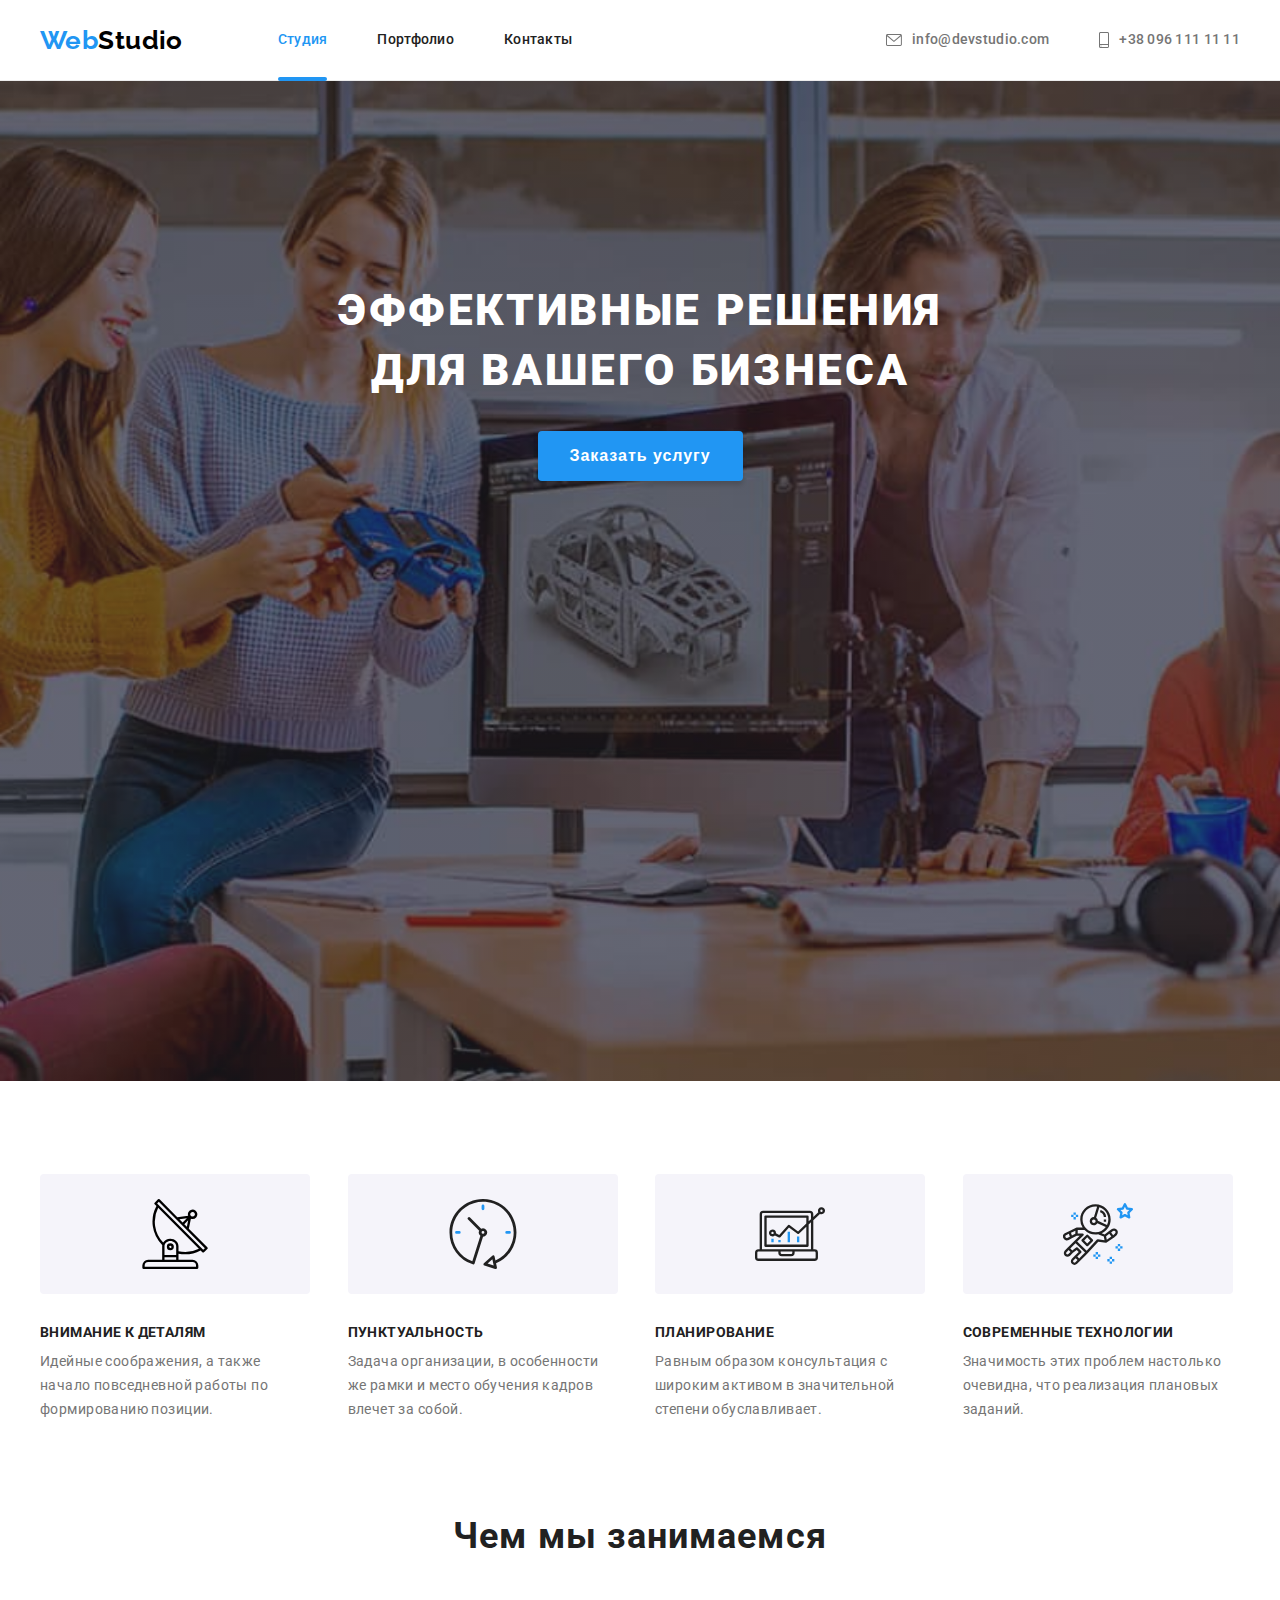
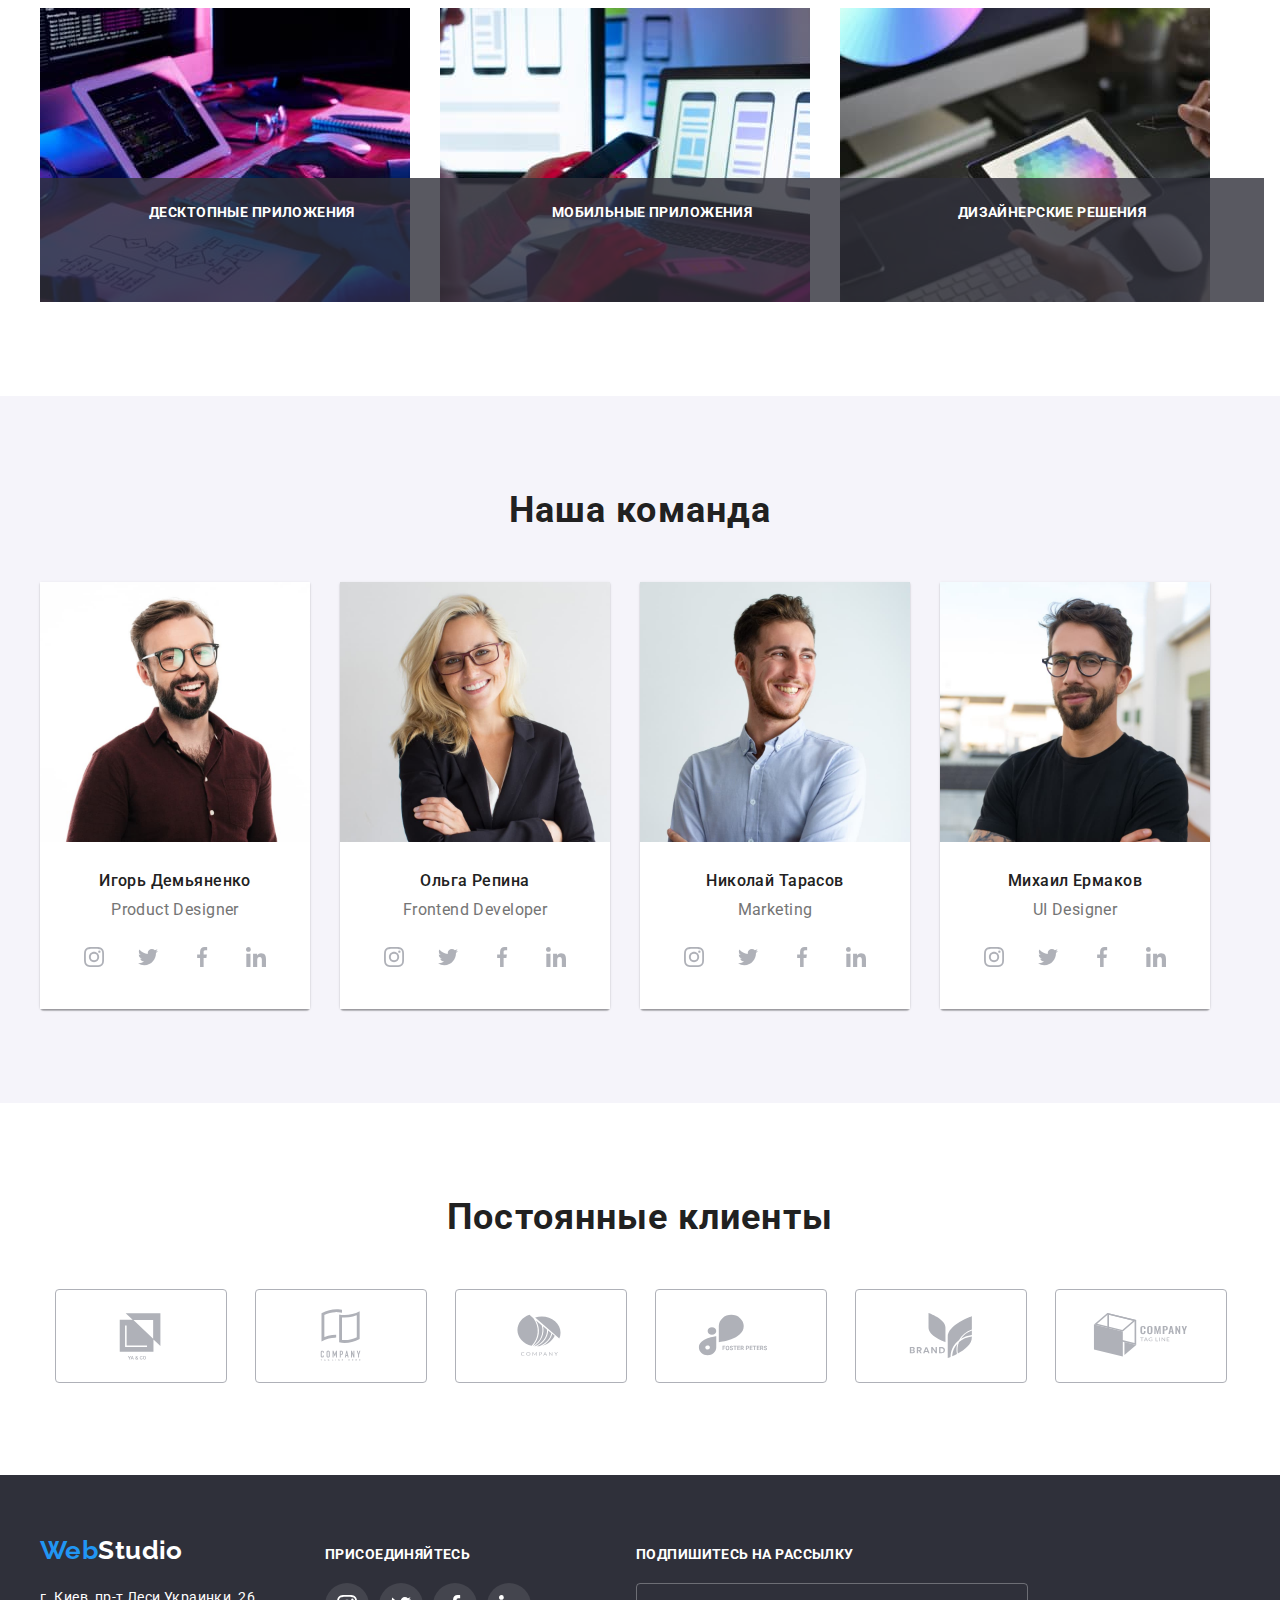
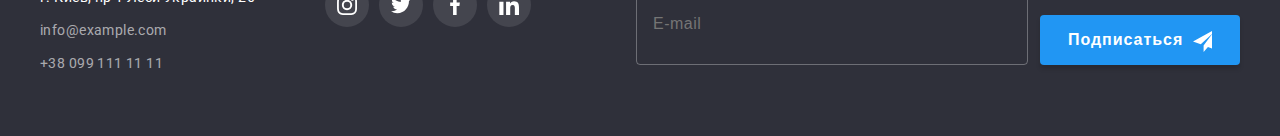
==== commit 9b6459bd: "fix homework7" ====
--- a/index.html
+++ b/index.html
@@ -156,7 +156,6 @@
                     <span class="checkbox__text"> Условия договора</span>
                   </label>
                 </div>
-
                 <button type="submit" class="form__btn">Отправить</button>
               </form>
             </div>
--- a/css/main.min.css
+++ b/css/main.min.css
@@ -1 +1 @@
-body{margin:0;color:#212121;background-color:#fff;font-family:Roboto,sans-serif;letter-spacing:.03em;font-size:14px}ul{list-style:none;padding-left:0;margin-top:0;margin-bottom:0}a{text-decoration:none}h1,h2,h3,h4,h5,h6,p{margin:0;padding:0}img{display:block;max-width:100%;height:auto}.container{width:1200px;padding-left:15px;padding-right:15px;margin-left:auto;margin-right:auto}.section{padding-top:94px;padding-bottom:94px}.title{margin-bottom:50px;font-size:36px;line-height:1.16;text-align:center;letter-spacing:.03em}.page-header{border-bottom:1px solid #ececec}.page-header__header{display:flex;align-items:center}.logo{align-self:center;color:#000;text-decoration:none;font-family:Raleway,sans-serif;font-weight:700;font-size:26px;line-height:1.19}.logo--color{color:#2196f3}.nav{display:flex}.nav__list{display:flex;margin-left:95px;position:relative}.nav__item+.nav__item{margin-left:50px}.nav__link{transition:color 250ms cubic-bezier(0.4, 0, 0.2, 1);display:block;padding-top:32px;padding-bottom:32px;color:#212121;text-decoration:none;font-weight:500;line-height:1.14;letter-spacing:.02em}.nav__link:hover,.nav__link:focus{color:#2196f3}.nav__link--current{position:relative;color:#2196f3}.nav__link--current::after{content:"";position:absolute;left:0;bottom:-1px;display:block;width:100%;height:4px;background:#2196f3;border-radius:2px}.auth-list{display:flex;margin-left:auto}.auth-list__link{transition:color 250ms cubic-bezier(0.4, 0, 0.2, 1);color:#757575;display:flex;align-items:center;font-weight:500;line-height:1.14;letter-spacing:.02em}.auth-list__link:hover,.auth-list__link:focus{color:#2196f3}.auth-list__item+.auth-list__item{margin-left:50px}.auth-list__icon{fill:currentColor;margin-right:10px}.hero{background-color:#2f303a;text-align:center;padding-top:200px;padding-bottom:200px}.hero__title{margin:0 auto;margin-bottom:30px;width:696px;color:#fff;font-weight:900;font-size:44px;line-height:1.36;letter-spacing:.06em;text-transform:uppercase}.hero__button{transition:background-color 250ms cubic-bezier(0.4, 0, 0.2, 1);display:inline-block;border:none;border-radius:4px;padding:10px 32px;box-shadow:0px 4px 4px rgba(0,0,0,.15);color:#fff;background-color:#2196f3;font-weight:700;font-size:16px;line-height:1.88;letter-spacing:.06em;cursor:pointer}.hero__button:hover,.hero__button:focus{background-color:#188ce8}.backdrop{transition:opacity 250ms linear,visibility 250ms linear;z-index:20;position:fixed;top:0;left:0;width:100%;height:100%;background-color:rgba(0,0,0,.2);opacity:1}.backdrop.is-hidden{visibility:hidden;opacity:0;pointer-events:none}.modal{position:absolute;top:50%;left:50%;transform:translate(-50%, -50%) scaleX(1);transition:transform 250ms cubic-bezier(0.175, 0.885, 0.32, 1.275);min-height:581px;min-width:528px;background:#fff;box-shadow:0px 1px 3px rgba(0,0,0,.12),0px 1px 1px rgba(0,0,0,.14),0px 2px 1px rgba(0,0,0,.2);border-radius:4px}.backdrop.is-hidden .modal{transform:translate(-50%, -50%) scaleX(0.5)}.modal__btn{transition:fill 250ms cubic-bezier(0.4, 0, 0.2, 1);position:absolute;right:9px;top:13px;padding:0;display:flex;justify-content:center;align-items:center;cursor:pointer;width:30px;height:30px;background:#fff;border-radius:50%;border:1px solid rgba(0,0,0,.1)}.modal__btn:hover,.modal__btn:focus{fill:#2196f3;outline:none}.modal__title{font-weight:700;font-size:20px;line-height:1.15;text-align:center;letter-spacing:.03em;color:#212121;margin-bottom:12px}.modal__icon{width:18px;height:18px}.modal__content{padding:40px 39px 40px 41px}.form__field{position:relative;display:flex;flex-direction:column;margin-bottom:10px;padding:0;height:58px}.form__input{transition:border 250ms cubic-bezier(0.4, 0, 0.2, 1);border:1px solid rgba(33,33,33,.2);border-radius:4px;height:40px;margin:0;padding:12px 42px;font:inherit}.form__input:focus{border:1px solid #2196f3;border-radius:4px;outline:none;cursor:pointer}.form__label,.form__comments{margin-right:auto;margin-bottom:4px;font-size:12px;line-height:1.16;letter-spacing:.01em;color:#757575}.form__icons{transition:fill 250ms cubic-bezier(0.4, 0, 0.2, 1);position:absolute;top:45%;left:12px;width:18px;height:18px}.form__input:focus+.form__icons{fill:#2196f3}.form__textarea{height:120px;resize:none;padding:12px 16px;outline:none;border:1px solid rgba(33,33,33,.2);border-radius:4px}.form__textarea::placeholder{font-family:"Roboto";font-style:normal;font-weight:400;font-size:14px;line-height:16px;letter-spacing:.01em;color:rgba(117,117,117,.5)}.form__field-comments{position:relative;display:flex;flex-direction:column;margin-bottom:10px;padding:0;margin-bottom:20px}.checkbox__input{width:1px;height:1px;overflow:hidden;opacity:0;margin:-1px}.checkbox__label{display:inline-flex;align-items:center;line-height:1.71;color:#757575}.checkbox__icon{display:flex;align-items:center;width:16px;height:15px;margin-right:7px;border:2px solid #212121;border-radius:2px}.checkbox__input:checked+.checkbox__icon{background-color:#2196f3;border:none}.checkbox__svg{width:100%;margin-top:6px;margin-left:2px}.checkbox__text{margin-left:5px;text-decoration:underline;color:#2196f3}.form__btn{margin-top:30px;display:inline-block;border:none;border-radius:4px;padding:10px 32px;box-shadow:0px 4px 4px rgba(0,0,0,.15);width:200px;height:50px;color:#fff;background-color:#2196f3;font-weight:700;font-size:16px;line-height:1.88;letter-spacing:.06em;cursor:pointer}.overlay{max-width:1600px;height:600px;margin-left:auto;margin-right:auto;background-image:linear-gradient(to right, rgba(47, 48, 58, 0.4), rgba(47, 48, 58, 0.4)),url(../images/overlay.jpg);background-size:cover;background-repeat:no-repeat;background-position:center}.hidden-title{width:1px;height:1px;overflow:hidden;opacity:0;margin:-1px}.features{display:flex}.features__item{flex-basis:25%}.features__item+.features__item{margin-left:30px}.features__title{margin-bottom:10px;font-size:14px;font-weight:700;line-height:1.17;letter-spacing:.03em;text-align:left;text-transform:uppercase}.features__text{color:#757575;line-height:1.71;font-size:14px}.features__icon{height:120px;width:270px;background-color:#f5f4fa;margin-bottom:30px;border-radius:4px;display:flex;justify-content:center;align-items:center}.work{padding-top:0}.work__item{position:relative}.work__item+.work__item{margin-left:30px}.work__label{position:absolute;bottom:0;left:0;width:100%;height:70px;background:rgba(47,48,58,.8);border:1px solid #000;font-size:14px;font-weight:700;line-height:1.14;text-align:center;text-transform:uppercase;color:#fff;padding:27px}.work__list{display:flex}.team{background-color:#f5f4fa}.team__card-set{display:inline-flex}.card-set__content{padding:30px 32px;background-color:#fff}.card-set__item{box-shadow:0px 1px 3px rgba(0,0,0,.12),0px 1px 1px rgba(0,0,0,.14),0px 2px 1px rgba(0,0,0,.2);border-radius:0px 0px 4px 4px}.card-set__item+.card-set__item{margin-left:30px}.card-set__position{color:#757575;font-size:16px;line-height:1.18;text-align:center}.card-set__name{margin-bottom:10px;font-weight:500;font-size:16px;line-height:1.18;text-align:center}.card-set__socials{display:flex;margin-top:16px;width:206px;height:44px}.socials__item:not(:first-child){margin-left:10px}.socials__link{display:flex;width:44px;height:44px;border-radius:50%;justify-content:center;align-items:center;color:#afb1b8;transition:color 250ms cubic-bezier(0.4, 0, 0.2, 1),background-color 250ms cubic-bezier(0.4, 0, 0.2, 1)}.socials__link:hover,.socials__link:focus{background-color:#2196f3;color:#fff}.socials__icon{fill:currentColor}.clients{display:flex;justify-content:center;align-items:center}.clients__item{cursor:pointer;width:170px;height:92px}.clients__link{transition:color 250ms cubic-bezier(0.4, 0, 0.2, 1),border-color 250ms cubic-bezier(0.4, 0, 0.2, 1);display:inline-flex;justify-content:center;align-items:center;width:170px;height:92px;color:#afb1b8;border:1px solid #afb1b8;border-radius:4px}.clients__link:hover,.clients__link:focus{color:#2196f3;border-color:#2196f3}.clients__icon{fill:currentColor}.clients__item:not(:last-child){margin-right:30px}.footer{background-color:#2f303a;padding-top:60px;padding-bottom:60px}.logo--inverse{color:#fff}.box{display:flex;align-items:baseline}.box__address{margin-right:70px}.footer__item:not(:last-child){margin-bottom:9px}.footer__list{margin-top:20px;font-style:normal;margin-bottom:60px;width:231px}.footer__address{transition:color 250ms cubic-bezier(0.4, 0, 0.2, 1);color:#fff;line-height:1.71}.footer__address:hover,.footer__address:focus{color:#2196f3}.footer__mail{transition:color 250ms cubic-bezier(0.4, 0, 0.2, 1);color:rgba(255,255,255,.6);line-height:1.71}.footer__mail:hover,.footer__mail:focus{color:#2196f3}.footer__phone{transition:color 250ms cubic-bezier(0.4, 0, 0.2, 1);color:rgba(255,255,255,.6);line-height:1.71}.footer__phone:hover,.footer__phone:focus{color:#2196f3}.join-us__title{font-weight:700;line-height:1.14;text-transform:uppercase;color:#fff}.join-us__socials{display:flex;margin-top:20px}.join-us__item:not(:last-child){margin-right:10px}.join-us__link{transition:background-color 250ms cubic-bezier(0.4, 0, 0.2, 1);display:flex;width:44px;height:44px;border-radius:50%;justify-content:center;align-items:center;background-color:rgba(255,255,255,.1019607843);color:#fff}.join-us__link:hover,.join-us__link:focus{background-color:#2196f3}.join-us__icon{fill:currentColor}.form-footer{display:flex;align-items:flex-end;margin-left:93px}.form-footer__field{display:flex;flex-direction:column}.form-footer__label{font-weight:700;line-height:1.14;letter-spacing:.03em;text-transform:uppercase;color:#fff;margin-bottom:20px}.form-footer__mail{outline:none;margin-right:12px;width:358px;height:50px;padding:15px 16px;background:rgba(0,0,0,0);border:1px solid rgba(255,255,255,.3);border-radius:4px;font-size:16px;line-height:1.25;letter-spacing:.03em;color:rgba(255,255,255,.6)}.footer-btn__sign-up{width:200px;height:50px;padding:10px 28px;background:#2196f3;box-shadow:0px 4px 4px rgba(0,0,0,.15);border-radius:4px;border:none;font-weight:700;font-size:16px;line-height:1.88;display:flex;align-items:center;letter-spacing:.06em;color:#fff}.footer-btn__sign-up::after{content:"";background-image:url("data:image/svg+xml;charset=UTF-8,%3csvg width='24' height='24' fill='none' xmlns='http://www.w3.org/2000/svg'%3e%3cpath d='M24 0 0 13.5l7.67 2.84L19.5 5.25l-8.998 12.14.007.002-.009-.002V24l4.301-5.018L20.251 21 24 0Z' fill='%23fff'/%3e%3c/svg%3e");width:24px;height:24px;margin-left:10px}/*# sourceMappingURL=main.min.css.map */+body{margin:0;color:#212121;background-color:#fff;font-family:Roboto,sans-serif;letter-spacing:.03em;font-size:14px}ul{list-style:none;padding-left:0;margin-top:0;margin-bottom:0}a{text-decoration:none}h1,h2,h3,h4,h5,h6,p{margin:0;padding:0}img{display:block;max-width:100%;height:auto}.container{width:1200px;padding-left:15px;padding-right:15px;margin-left:auto;margin-right:auto}.section{padding-top:94px;padding-bottom:94px}.title{margin-bottom:50px;font-size:36px;line-height:1.16;text-align:center;letter-spacing:.03em}.form__btn,.hero__button{display:inline-block;border:none;border-radius:4px;padding:10px 32px;box-shadow:0px 4px 4px rgba(0,0,0,.15);color:#fff;background-color:#2196f3;font-weight:700;font-size:16px;line-height:1.88;letter-spacing:.06em;cursor:pointer}.page-header{border-bottom:1px solid #ececec}.page-header__header{display:flex;align-items:center;justify-content:none}.logo{align-self:center;color:#000;font-family:Raleway,sans-serif;font-weight:700;font-size:26px;line-height:1.19}.logo--color{color:#2196f3}.nav{display:flex}.nav__list{display:flex;margin-left:95px;position:relative}.nav__item+.nav__item{margin-left:50px}.nav__link{transition:color 250ms cubic-bezier(0.4, 0, 0.2, 1);display:block;padding-top:32px;padding-bottom:32px;color:#212121;font-weight:500;line-height:1.14;letter-spacing:.02em}.nav__link:hover,.nav__link:focus{color:#2196f3}.nav__link--current{position:relative;color:#2196f3}.nav__link--current::after{content:"";position:absolute;left:0;bottom:-1px;display:block;width:100%;height:4px;background:#2196f3;border-radius:2px}.auth-list{display:flex;margin-left:auto}.auth-list__link{transition:color 250ms cubic-bezier(0.4, 0, 0.2, 1);color:#757575;display:flex;align-items:center;justify-content:none;font-weight:500;line-height:1.14;letter-spacing:.02em}.auth-list__link:hover,.auth-list__link:focus{color:#2196f3}.auth-list__item+.auth-list__item{margin-left:50px}.auth-list__icon{fill:currentColor;margin-right:10px}.hero{background-color:#2f303a;text-align:center;padding-top:200px;padding-bottom:200px}.hero__title{margin:0 auto;margin-bottom:30px;width:696px;color:#fff;font-weight:900;font-size:44px;line-height:1.36;letter-spacing:.06em;text-transform:uppercase}.hero__button{transition:background-color 250ms cubic-bezier(0.4, 0, 0.2, 1)}.hero__button:hover,.hero__button:focus{background-color:#188ce8}.backdrop{transition:opacity 250ms linear,visibility 250ms linear;z-index:20;position:fixed;top:0;left:0;width:100%;height:100%;background-color:rgba(0,0,0,.2);opacity:1}.backdrop.is-hidden{visibility:hidden;opacity:0;pointer-events:none}.modal{position:absolute;top:50%;left:50%;transform:translate(-50%, -50%) scaleX(1);transition:transform 250ms cubic-bezier(0.175, 0.885, 0.32, 1.275);min-height:581px;min-width:528px;background:#fff;box-shadow:0px 1px 3px rgba(0,0,0,.12),0px 1px 1px rgba(0,0,0,.14),0px 2px 1px rgba(0,0,0,.2);border-radius:4px}.backdrop.is-hidden .modal{transform:translate(-50%, -50%) scaleX(0.5)}.modal__btn{transition:fill 250ms cubic-bezier(0.4, 0, 0.2, 1);position:absolute;right:9px;top:13px;padding:0;display:flex;justify-content:center;align-items:center;cursor:pointer;width:30px;height:30px;background:#fff;border-radius:50%;border:1px solid rgba(0,0,0,.1)}.modal__btn:hover,.modal__btn:focus{fill:#2196f3;outline:none}.modal__title{font-weight:700;font-size:20px;line-height:1.15;text-align:center;letter-spacing:.03em;color:#212121;margin-bottom:12px}.modal__icon{width:18px;height:18px}.modal__content{padding:40px 39px 40px 41px}.form__field{position:relative;display:flex;flex-direction:column;margin-bottom:10px;padding:0;height:58px}.form__input{transition:border 250ms cubic-bezier(0.4, 0, 0.2, 1);border:1px solid rgba(33,33,33,.2);border-radius:4px;height:40px;margin:0;padding:12px 42px;font:inherit}.form__input:focus{border:1px solid #2196f3;border-radius:4px;outline:none;cursor:pointer}.form__label,.form__comments{margin-right:auto;margin-bottom:4px;font-size:12px;line-height:1.16;letter-spacing:.01em;color:#757575}.form__icons{transition:fill 250ms cubic-bezier(0.4, 0, 0.2, 1);position:absolute;top:45%;left:12px;width:18px;height:18px}.form__input:focus+.form__icons{fill:#2196f3}.form__textarea{height:120px;resize:none;padding:12px 16px;outline:none;border:1px solid rgba(33,33,33,.2);border-radius:4px}.form__textarea::placeholder{font-family:"Roboto";font-style:normal;font-weight:400;font-size:14px;line-height:16px;letter-spacing:.01em;color:rgba(117,117,117,.5)}.form__field-comments{position:relative;display:flex;flex-direction:column;margin-bottom:10px;padding:0;margin-bottom:20px}.form__checkbox{width:425px;margin-left:auto;margin-right:auto}.form__checkbox{width:425px;margin-left:auto;margin-right:auto}.checkbox__input{width:1px;height:1px;overflow:hidden;opacity:0;margin:-1px}.checkbox__label{display:flex;align-items:center;justify-content:none;line-height:1.71;color:#757575}.checkbox__icon{display:flex;align-items:center;justify-content:none;width:16px;height:15px;margin-right:7px;border:2px solid #212121;border-radius:2px}.checkbox__input:checked+.checkbox__icon{background-color:#2196f3;border:none}.checkbox__svg{width:100%;margin-top:6px;margin-left:2px}.checkbox__text{margin-left:5px;text-decoration:underline;color:#2196f3}.form__btn{margin-top:30px;width:200px;height:50px}.overlay{max-width:1600px;height:600px;margin-left:auto;margin-right:auto;background-image:linear-gradient(to right, rgba(47, 48, 58, 0.4), rgba(47, 48, 58, 0.4)),url(../images/overlay.jpg);background-size:cover;background-repeat:no-repeat;background-position:center}.hidden-title{width:1px;height:1px;overflow:hidden;opacity:0;margin:-1px}.features{display:flex}.features__item{flex-basis:25%}.features__item+.features__item{margin-left:30px}.features__title{margin-bottom:10px;font-size:14px;font-weight:700;line-height:1.17;letter-spacing:.03em;text-align:left;text-transform:uppercase}.features__text{color:#757575;line-height:1.71;font-size:14px}.features__icon{height:120px;width:270px;background-color:#f5f4fa;margin-bottom:30px;border-radius:4px;display:flex;align-items:center;justify-content:center}.work{padding-top:0}.work__item{position:relative}.work__item+.work__item{margin-left:30px}.work__label{position:absolute;bottom:0;left:0;width:100%;height:70px;background:rgba(47,48,58,.8);font-size:14px;font-weight:700;line-height:1.14;text-align:center;text-transform:uppercase;color:#fff;padding:27px}.work__list{display:flex}.team{background-color:#f5f4fa}.team__card-set{display:inline-flex}.card-set__content{padding:30px 32px;background-color:#fff}.card-set__item{box-shadow:0px 1px 3px rgba(0,0,0,.12),0px 1px 1px rgba(0,0,0,.14),0px 2px 1px rgba(0,0,0,.2);border-radius:0px 0px 4px 4px}.card-set__item+.card-set__item{margin-left:30px}.card-set__position{color:#757575;font-size:16px;line-height:1.18;text-align:center}.card-set__name{margin-bottom:10px;font-weight:500;font-size:16px;line-height:1.18;text-align:center}.card-set__socials{display:flex;margin-top:16px;width:206px;height:44px}.socials__item:not(:first-child){margin-left:10px}.socials__link{display:flex;align-items:center;justify-content:center;width:44px;height:44px;border-radius:50%;color:#afb1b8;transition:color 250ms cubic-bezier(0.4, 0, 0.2, 1),background-color 250ms cubic-bezier(0.4, 0, 0.2, 1)}.socials__link:hover,.socials__link:focus{background-color:#2196f3;color:#fff}.socials__icon{fill:currentColor}.clients{display:flex;align-items:center;justify-content:center}.clients__item{cursor:pointer;width:170px;height:92px}.clients__link{transition:color 250ms cubic-bezier(0.4, 0, 0.2, 1),border-color 250ms cubic-bezier(0.4, 0, 0.2, 1);display:inline-flex;align-items:center;justify-content:center;width:170px;height:92px;color:#afb1b8;border:1px solid #afb1b8;border-radius:4px}.clients__link:hover,.clients__link:focus{color:#2196f3;border-color:#2196f3}.clients__icon{fill:currentColor}.clients__item:not(:last-child){margin-right:30px}.footer{background-color:#2f303a;padding-top:60px;padding-bottom:60px}.logo--inverse{color:#fff}.box{display:flex;align-items:baseline;justify-content:none}.box__address{margin-right:70px}.footer__item:not(:last-child){margin-bottom:9px}.footer__list{margin-top:20px;font-style:normal}.footer__address{transition:color 250ms cubic-bezier(0.4, 0, 0.2, 1);color:#fff;line-height:1.71}.footer__address:hover,.footer__address:focus{color:#2196f3}.footer__mail{transition:color 250ms cubic-bezier(0.4, 0, 0.2, 1);color:rgba(255,255,255,.6);line-height:1.71}.footer__mail:hover,.footer__mail:focus{color:#2196f3}.footer__phone{transition:color 250ms cubic-bezier(0.4, 0, 0.2, 1);color:rgba(255,255,255,.6);line-height:1.71}.footer__phone:hover,.footer__phone:focus{color:#2196f3}.join-us__title{font-weight:700;line-height:1.14;text-transform:uppercase;color:#fff}.join-us__socials{display:flex;margin-top:20px}.join-us__item:not(:last-child){margin-right:10px}.join-us__link{transition:background-color 250ms cubic-bezier(0.4, 0, 0.2, 1);display:flex;align-items:center;justify-content:center;width:44px;height:44px;border-radius:50%;background-color:rgba(255,255,255,.1019607843);color:#fff}.join-us__link:hover,.join-us__link:focus{background-color:#2196f3}.join-us__icon{fill:currentColor}.form-footer{display:flex;align-items:flex-end;justify-content:none;margin-left:auto}.form-footer__field{display:flex;flex-direction:column}.form-footer__label{font-weight:700;line-height:1.14;letter-spacing:.03em;text-transform:uppercase;color:#fff;margin-bottom:20px}.form-footer__mail{outline:none;margin-right:12px;width:358px;height:50px;padding:15px 16px;background:rgba(0,0,0,0);border:1px solid rgba(255,255,255,.3);border-radius:4px;font-size:16px;line-height:1.25;letter-spacing:.03em;color:rgba(255,255,255,.6)}.footer-btn__sign-up{display:flex;align-items:center;justify-content:none;width:200px;height:50px;padding:10px 28px;background:#2196f3;box-shadow:0px 4px 4px rgba(0,0,0,.15);border-radius:4px;border:none;font-weight:700;font-size:16px;line-height:1.88;letter-spacing:.06em;color:#fff}.footer-btn__sign-up::after{content:"";background-image:url("data:image/svg+xml;charset=UTF-8,%3csvg width='24' height='24' fill='none' xmlns='http://www.w3.org/2000/svg'%3e%3cpath d='M24 0 0 13.5l7.67 2.84L19.5 5.25l-8.998 12.14.007.002-.009-.002V24l4.301-5.018L20.251 21 24 0Z' fill='%23fff'/%3e%3c/svg%3e");width:24px;height:24px;margin-left:10px}/*# sourceMappingURL=main.min.css.map */